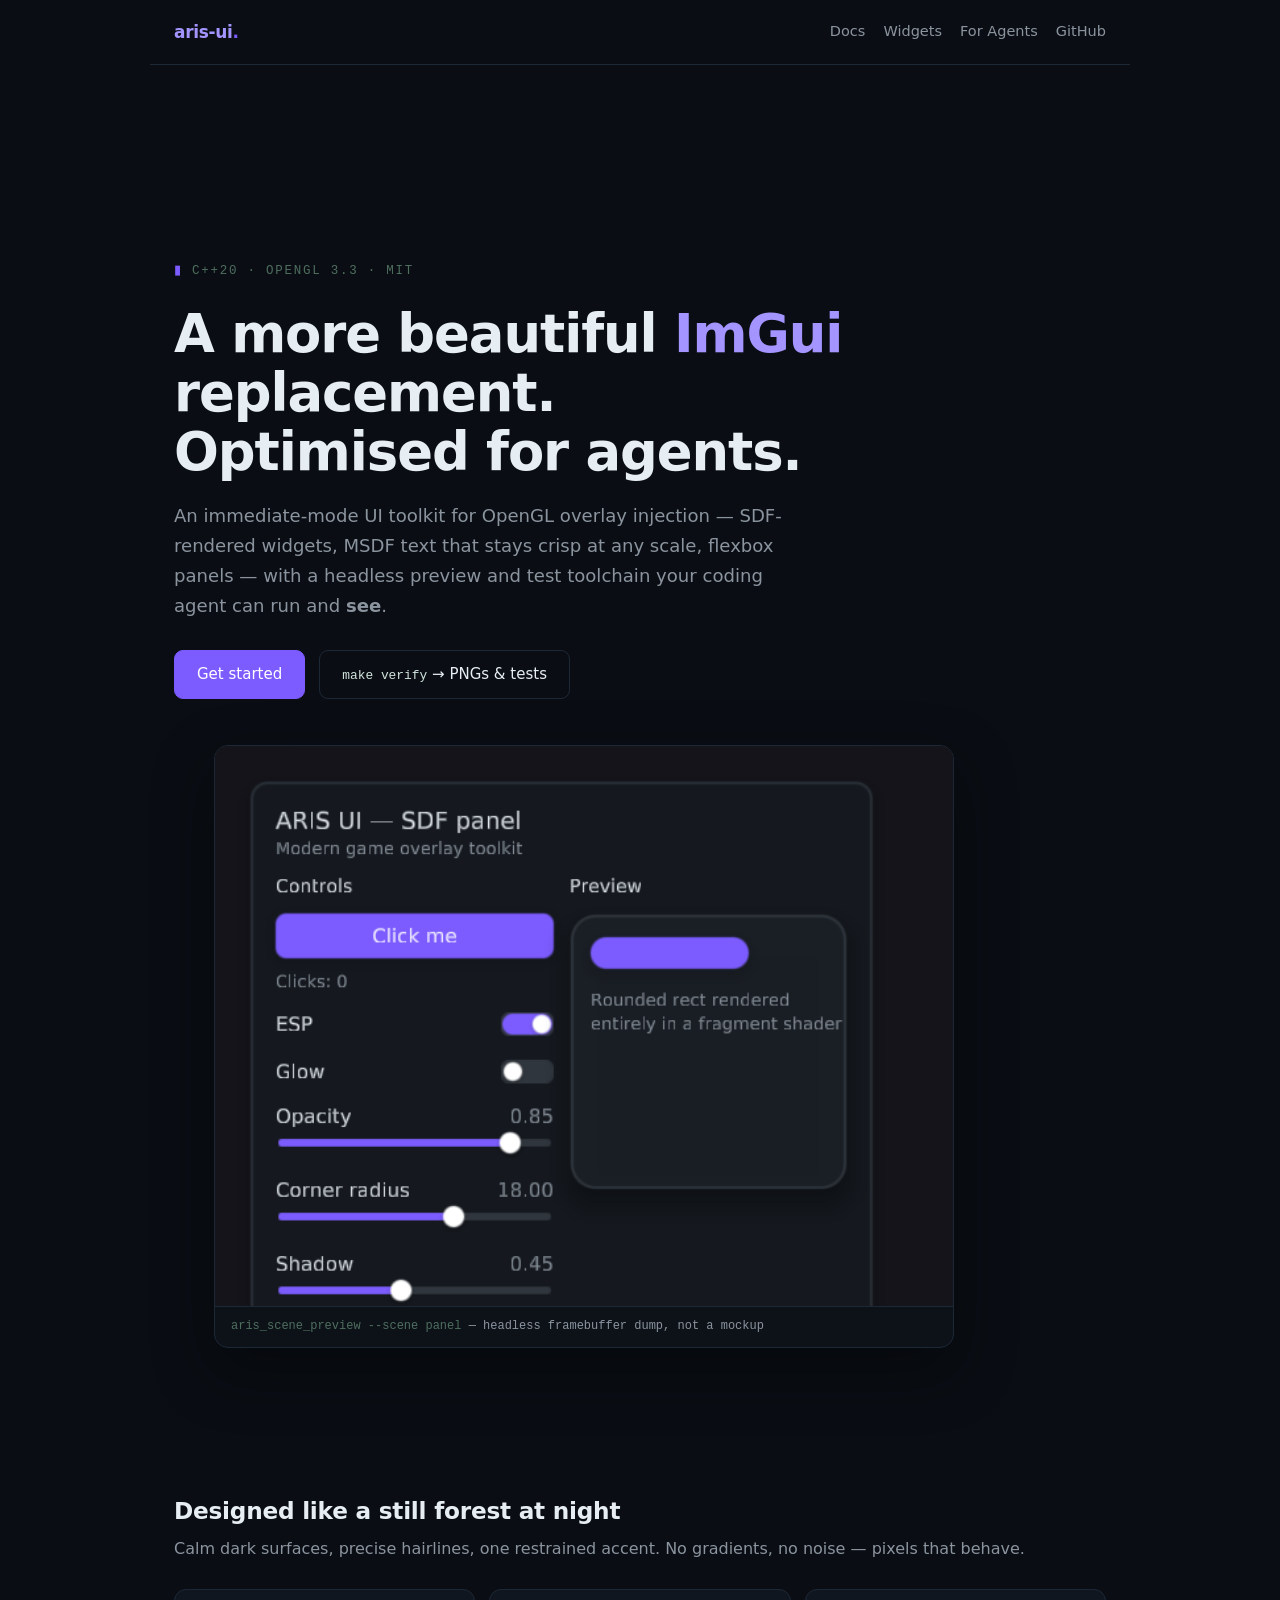
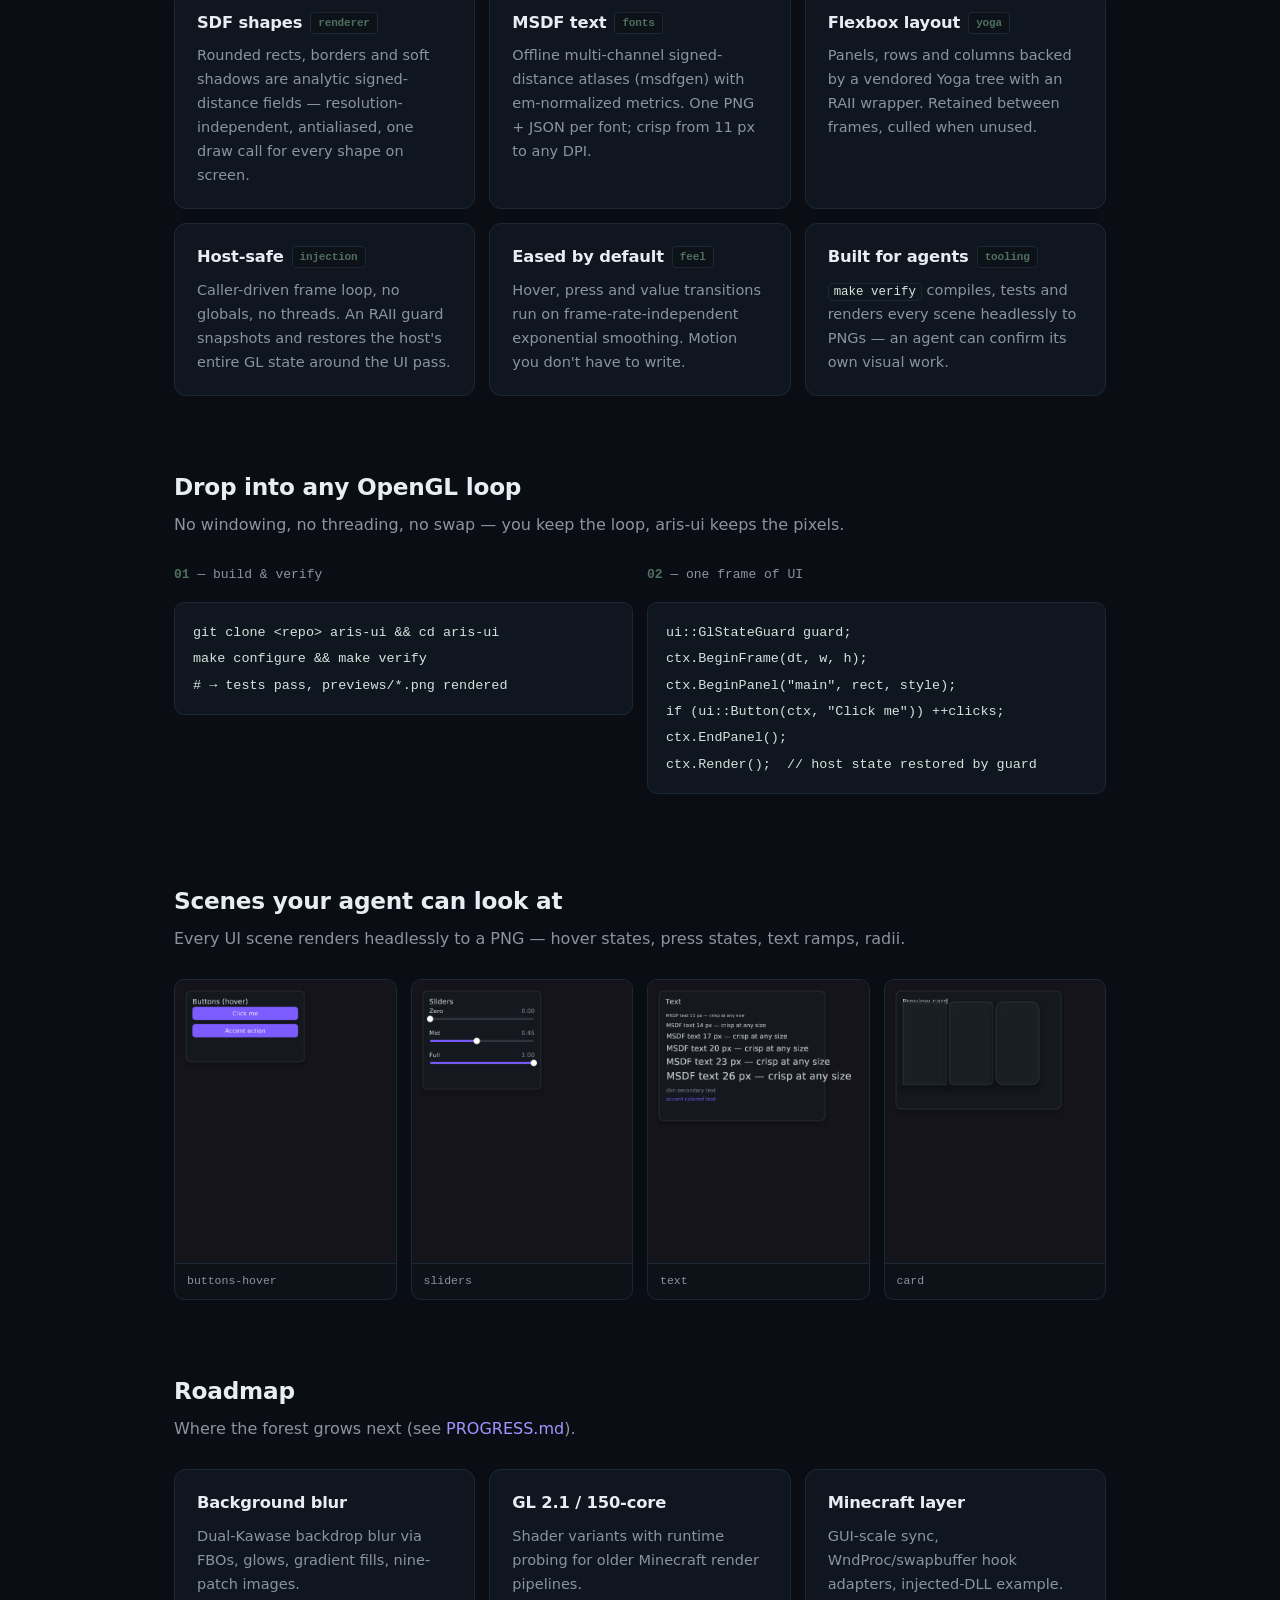
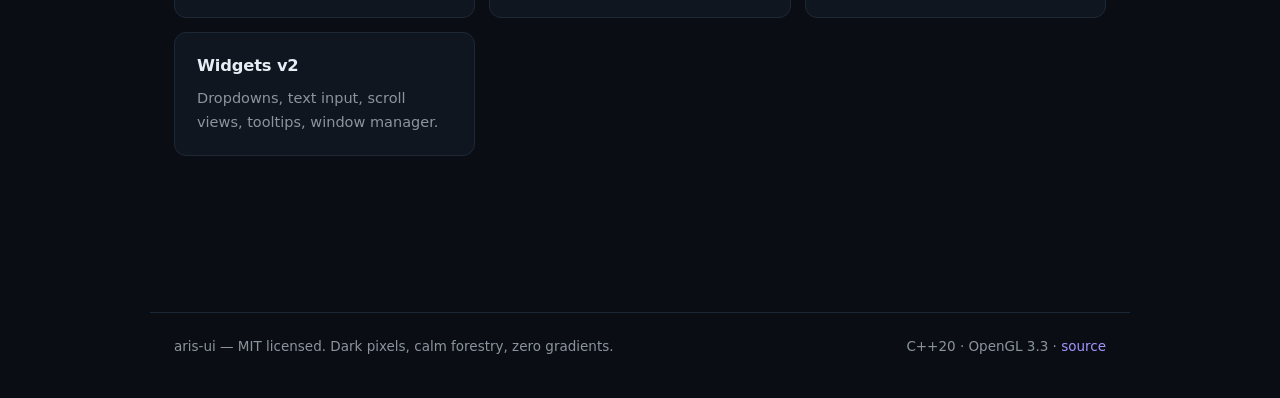
==== docs/index.html @ 3069d035 "Agent tooling, test suite, docs site - Headless scene preview tool (8 named scenes, simulated hover/" ====
<!doctype html>
<html lang="en">
<head>
<meta charset="utf-8">
<meta name="viewport" content="width=device-width, initial-scale=1">
<title>aris-ui — a more beautiful ImGui replacement, optimised for agents</title>
<meta name="description" content="aris-ui is a modern C++20 immediate-mode UI toolkit for OpenGL overlays: SDF-rendered widgets, MSDF text, Yoga flexbox, and a headless preview/test toolchain designed for AI coding agents.">
<link rel="stylesheet" href="style.css">
<style>
  /* landing-only layout */
  .hero { padding: 84px 0 56px; max-width: 820px; }
  .kicker {
    font-family: var(--mono); font-size: 12.5px; letter-spacing: 0.14em;
    text-transform: uppercase; color: var(--pine); margin-bottom: 22px;
  }
  .kicker::before { content: "▮ "; color: var(--accent); }
  .hero h1 {
    font-size: clamp(2.1em, 5vw, 3.3em); line-height: 1.12; margin: 0 0 20px;
    letter-spacing: -0.02em; font-weight: 700;
  }
  .hero h1 em { font-style: normal; color: var(--accent-soft); }
  .hero p.lead { font-size: 1.13em; color: var(--dim); max-width: 620px; margin: 0 0 30px; }
  .cta { display: flex; gap: 14px; flex-wrap: wrap; margin-bottom: 46px; }
  .btn {
    font-size: 15px; padding: 11px 22px; border-radius: 9px;
    border: 1px solid var(--line); color: var(--text);
  }
  .btn:hover { text-decoration: none; border-color: var(--accent); }
  .btn.primary { background: var(--accent); border-color: var(--accent); color: #fff; }
  .btn.primary:hover { background: var(--accent-soft); border-color: var(--accent-soft); }
  .btn code { background: none; border: none; padding: 0; }

  .shot {
    border: 1px solid var(--line); border-radius: 14px; overflow: hidden;
    background: var(--bg2); box-shadow: 0 22px 60px rgba(0,0,0,0.45);
  }
  .shot img { display: block; width: 100%; height: 560px; object-fit: cover; object-position: top; }
  .shot figcaption {
    font-family: var(--mono); font-size: 12px; color: var(--dim);
    padding: 10px 16px; border-top: 1px solid var(--line);
  }
  .shot figcaption b { color: var(--pine); font-weight: 500; }

  section { margin: 72px 0; }
  h2.sec {
    font-size: 1.45em; margin: 0 0 6px; padding: 0; border: none;
  }
  p.sec-sub { color: var(--dim); margin: 0 0 26px; }

  .grid { display: grid; grid-template-columns: repeat(auto-fit, minmax(270px, 1fr)); gap: 14px; }
  .card {
    background: var(--panel); border: 1px solid var(--line);
    border-radius: 12px; padding: 20px 22px;
  }
  .card h3 { margin: 0 0 8px; font-size: 1.02em; }
  .card h3 .tag {
    display: inline-block; margin-left: 8px; font-family: var(--mono); font-size: 11px;
    color: var(--pine); border: 1px solid var(--line); border-radius: 4px;
    padding: 1px 7px; vertical-align: 2px; background: var(--bg2);
  }
  .card p { color: var(--dim); font-size: 14.5px; margin: 0; }

  .strip { display: grid; grid-template-columns: repeat(auto-fit, minmax(180px, 1fr)); gap: 14px; }
  .strip figure { margin: 0; border: 1px solid var(--line); border-radius: 10px; overflow: hidden; background: var(--bg2); }
  .strip img { display: block; width: 100%; height: auto; }
  .strip figcaption {
    font-family: var(--mono); font-size: 11.5px; color: var(--dim);
    padding: 8px 12px; border-top: 1px solid var(--line);
  }

  .quick { display: grid; grid-template-columns: 1fr 1fr; gap: 14px; align-items: start; }
  @media (max-width: 780px) { .quick { grid-template-columns: 1fr; } }
  .quick .step { font-size: 13px; color: var(--dim); font-family: var(--mono); margin-bottom: 8px; }
  .quick .step b { color: var(--pine); font-weight: 600; }
</style>
</head>
<body>
<header class="site">
  <a class="logo" href="index.html">aris-ui<span class="dot">.</span></a>
  <nav>
    <a href="getting-started.html">Docs</a>
    <a href="widgets.html">Widgets</a>
    <a href="agent-tooling.html">For Agents</a>
    <a href="https://github.com/OWNER/aris-ui">GitHub</a>
  </nav>
</header>

<main class="site">

  <section class="hero">
    <div class="kicker">C++20 · OpenGL 3.3 · MIT</div>
    <h1>A more beautiful <em>ImGui</em> replacement.<br>Optimised for agents.</h1>
    <p class="lead">
      An immediate-mode UI toolkit for OpenGL overlay injection — SDF-rendered
      widgets, MSDF text that stays crisp at any scale, flexbox panels — with a
      headless preview and test toolchain your coding agent can run and <b>see</b>.
    </p>
    <div class="cta">
      <a class="btn primary" href="getting-started.html">Get started</a>
      <a class="btn" href="agent-tooling.html"><code>make verify</code>&nbsp;→ PNGs &amp; tests</a>
    </div>
    <figure class="shot">
      <img src="assets/panel.png" alt="aris-ui demo panel: buttons, toggles, sliders and a live preview card" width="560" height="720">
      <figcaption><b>aris_scene_preview --scene panel</b> — headless framebuffer dump, not a mockup</figcaption>
    </figure>
  </section>

  <section>
    <h2 class="sec">Designed like a still forest at night</h2>
    <p class="sec-sub">Calm dark surfaces, precise hairlines, one restrained accent. No gradients, no noise — pixels that behave.</p>
    <div class="grid">
      <div class="card">
        <h3>SDF shapes<span class="tag">renderer</span></h3>
        <p>Rounded rects, borders and soft shadows are analytic signed-distance fields — resolution-independent, antialiased, one draw call for every shape on screen.</p>
      </div>
      <div class="card">
        <h3>MSDF text<span class="tag">fonts</span></h3>
        <p>Offline multi-channel signed-distance atlases (msdfgen) with em-normalized metrics. One PNG + JSON per font; crisp from 11 px to any DPI.</p>
      </div>
      <div class="card">
        <h3>Flexbox layout<span class="tag">yoga</span></h3>
        <p>Panels, rows and columns backed by a vendored Yoga tree with an RAII wrapper. Retained between frames, culled when unused.</p>
      </div>
      <div class="card">
        <h3>Host-safe<span class="tag">injection</span></h3>
        <p>Caller-driven frame loop, no globals, no threads. An RAII guard snapshots and restores the host's entire GL state around the UI pass.</p>
      </div>
      <div class="card">
        <h3>Eased by default<span class="tag">feel</span></h3>
        <p>Hover, press and value transitions run on frame-rate-independent exponential smoothing. Motion you don't have to write.</p>
      </div>
      <div class="card">
        <h3>Built for agents<span class="tag">tooling</span></h3>
        <p><code>make verify</code> compiles, tests and renders every scene headlessly to PNGs — an agent can confirm its own visual work.</p>
      </div>
    </div>
  </section>

  <section>
    <h2 class="sec">Drop into any OpenGL loop</h2>
    <p class="sec-sub">No windowing, no threading, no swap — you keep the loop, aris-ui keeps the pixels.</p>
    <div class="quick">
      <div>
        <div class="step"><b>01</b> — build &amp; verify</div>
        <pre><code>git clone &lt;repo&gt; aris-ui &amp;&amp; cd aris-ui
make configure &amp;&amp; make verify
# → tests pass, previews/*.png rendered</code></pre>
      </div>
      <div>
        <div class="step"><b>02</b> — one frame of UI</div>
        <pre><code>ui::GlStateGuard guard;
ctx.BeginFrame(dt, w, h);
ctx.BeginPanel("main", rect, style);
if (ui::Button(ctx, "Click me")) ++clicks;
ctx.EndPanel();
ctx.Render();  // host state restored by guard</code></pre>
      </div>
    </div>
  </section>

  <section>
    <h2 class="sec">Scenes your agent can look at</h2>
    <p class="sec-sub">Every UI scene renders headlessly to a PNG — hover states, press states, text ramps, radii.</p>
    <div class="strip">
      <figure><img src="assets/buttons-hover.png" alt="buttons with hover state"><figcaption>buttons-hover</figcaption></figure>
      <figure><img src="assets/sliders.png" alt="sliders at three values"><figcaption>sliders</figcaption></figure>
      <figure><img src="assets/text.png" alt="MSDF text size ramp"><figcaption>text</figcaption></figure>
      <figure><img src="assets/card.png" alt="preview cards at different radii"><figcaption>card</figcaption></figure>
    </div>
  </section>

  <section>
    <h2 class="sec">Roadmap</h2>
    <p class="sec-sub">Where the forest grows next (see <a href="https://github.com/OWNER/aris-ui/blob/main/PROGRESS.md">PROGRESS.md</a>).</p>
    <div class="grid">
      <div class="card"><h3>Background blur</h3><p>Dual-Kawase backdrop blur via FBOs, glows, gradient fills, nine-patch images.</p></div>
      <div class="card"><h3>GL 2.1 / 150-core</h3><p>Shader variants with runtime probing for older Minecraft render pipelines.</p></div>
      <div class="card"><h3>Minecraft layer</h3><p>GUI-scale sync, WndProc/swapbuffer hook adapters, injected-DLL example.</p></div>
      <div class="card"><h3>Widgets v2</h3><p>Dropdowns, text input, scroll views, tooltips, window manager.</p></div>
    </div>
  </section>

</main>

<footer class="site">
  <span>aris-ui — MIT licensed. Dark pixels, calm forestry, zero gradients.</span>
  <span>C++20 · OpenGL 3.3 · <a href="https://github.com/OWNER/aris-ui">source</a></span>
</footer>
</body>
</html>
---- docs/style.css ----
/* aris-ui docs — night forest: dark blue-black, pine hints, no gradients */
:root {
  --bg: #0a0e14;          /* near-black blue */
  --bg2: #0d1219;         /* raised surface */
  --panel: #10161f;       /* card / panel */
  --line: #1d2836;        /* hairline borders */
  --text: #e6edf3;        /* primary */
  --dim: #8b949e;         /* secondary */
  --accent: #7c5cff;      /* violet, sparing */
  --accent-soft: #a394ff;
  --pine: #4e6e5e;        /* muted forest green for small details */
  --mono: ui-monospace, "JetBrains Mono", "SFMono-Regular", Menlo, Consolas, monospace;
  --sans: Inter, "Segoe UI", system-ui, -apple-system, sans-serif;
}
* { box-sizing: border-box; }
html { scroll-behavior: smooth; }
body {
  margin: 0; background: var(--bg); color: var(--text);
  font: 16px/1.65 var(--sans);
  -webkit-font-smoothing: antialiased;
}
a { color: var(--accent-soft); text-decoration: none; }
a:hover { text-decoration: underline; }
code {
  font-family: var(--mono); font-size: 0.86em;
  background: var(--panel); border: 1px solid var(--line);
  border-radius: 5px; padding: 0.08em 0.4em; color: #d2e3dc;
}
pre {
  background: var(--panel); border: 1px solid var(--line);
  border-radius: 10px; padding: 16px 18px; overflow-x: auto;
}
pre code { background: none; border: none; padding: 0; font-size: 0.84em; line-height: 1.55; }
h1, h2, h3 { font-weight: 650; letter-spacing: -0.01em; }
h1 { font-size: 1.9em; margin: 0.2em 0 0.5em; }
h2 { font-size: 1.3em; margin: 2.2em 0 0.6em; padding-top: 0.9em; border-top: 1px solid var(--line); }
h3 { font-size: 1.06em; margin: 1.6em 0 0.4em; }
p { margin: 0.7em 0; }
ul { padding-left: 1.3em; }
li { margin: 0.3em 0; }
table { border-collapse: collapse; margin: 1em 0; width: 100%; font-size: 0.92em; }
th, td { border: 1px solid var(--line); padding: 7px 11px; text-align: left; }
th { background: var(--bg2); color: var(--dim); font-weight: 600; }
hr { border: none; border-top: 1px solid var(--line); margin: 2em 0; }

/* layout */
.site { max-width: 980px; margin: 0 auto; padding: 0 24px; }
header.site {
  display: flex; align-items: center; gap: 26px;
  padding: 18px 24px; border-bottom: 1px solid var(--line);
  position: sticky; top: 0; background: var(--bg); z-index: 10;
}
.logo { font-weight: 700; font-size: 17px; letter-spacing: -0.02em; }
.logo .dot { color: var(--accent); }
header.site nav { display: flex; gap: 18px; flex-wrap: wrap; margin-left: auto; }
header.site nav a { color: var(--dim); font-size: 14.5px; }
header.site nav a:hover { color: var(--text); text-decoration: none; }
main.site { padding: 40px 24px 24px; }
footer.site {
  border-top: 1px solid var(--line); color: var(--dim);
  font-size: 13.5px; padding: 22px 24px 40px; margin-top: 60px;
  display: flex; justify-content: space-between; flex-wrap: wrap; gap: 10px;
}
.toc { color: var(--dim); font-size: 14px; margin-bottom: 2em; }
.toc a { margin-right: 14px; white-space: nowrap; }
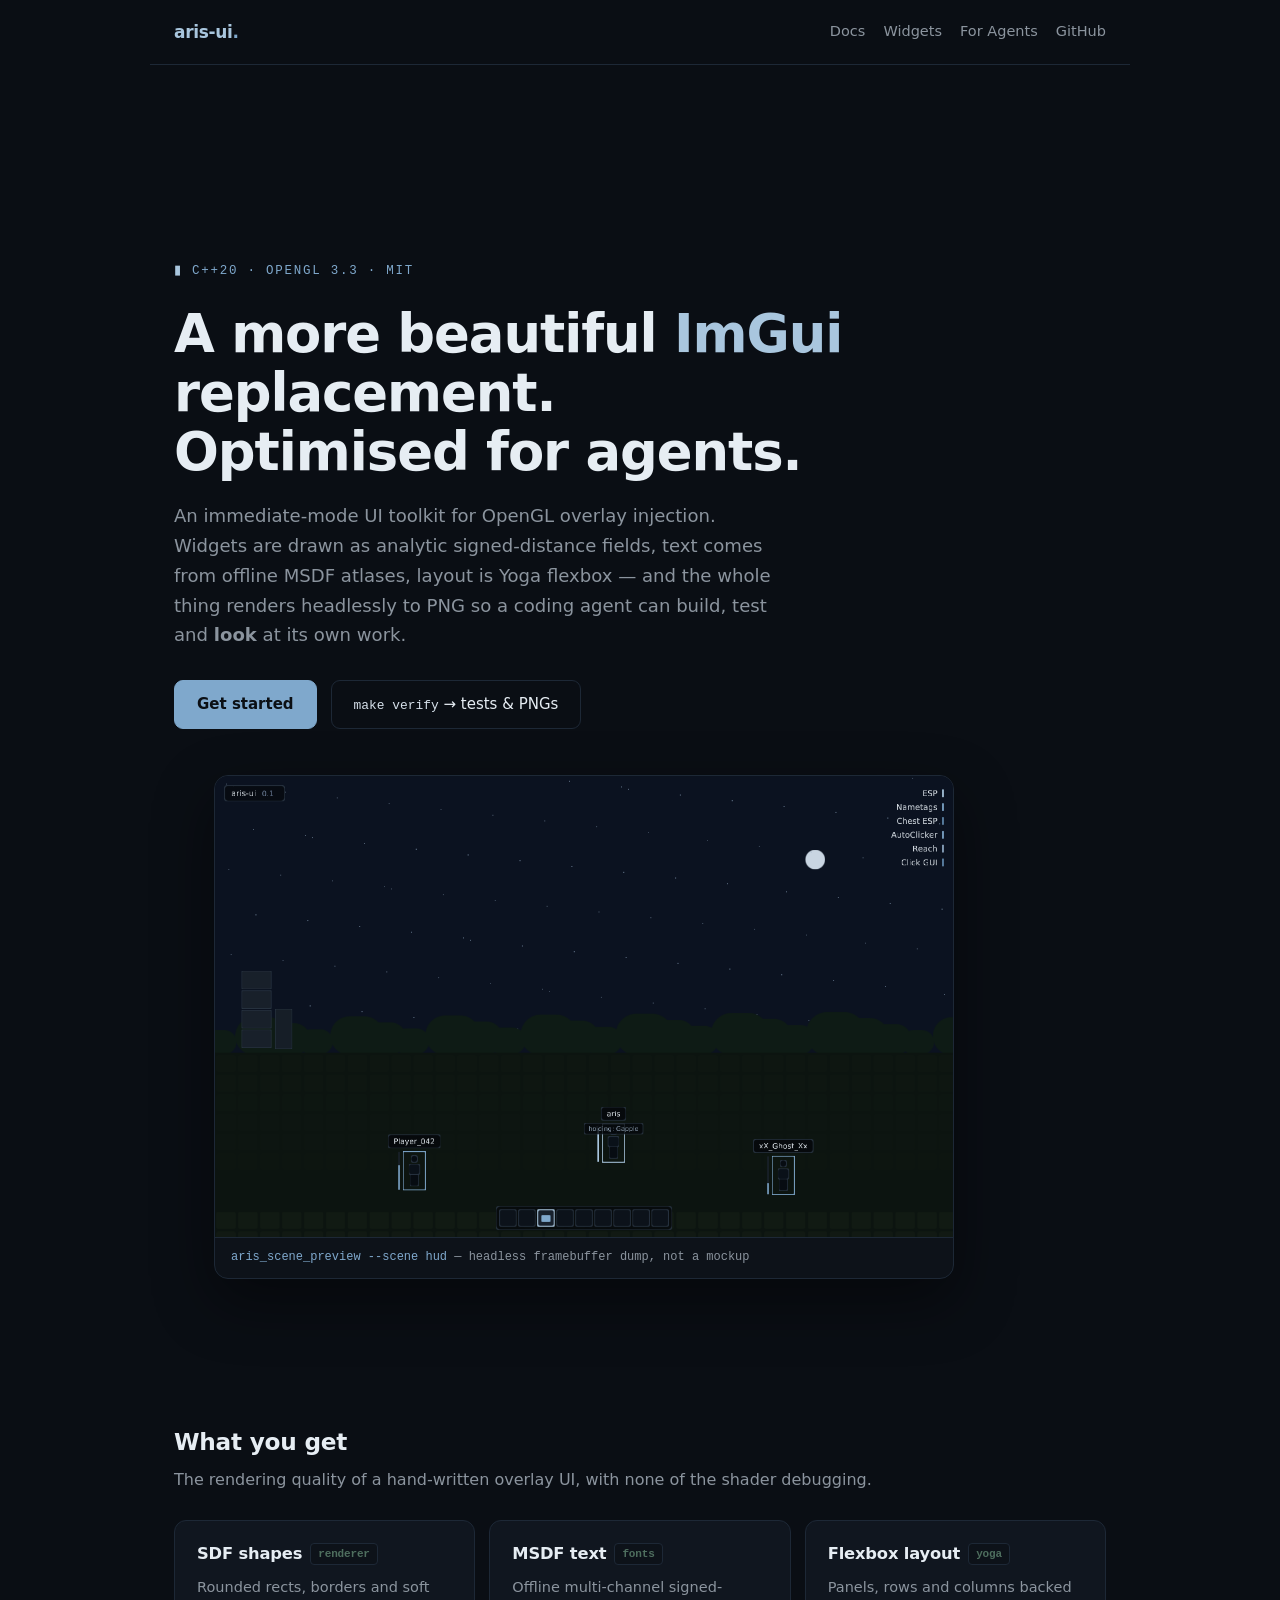
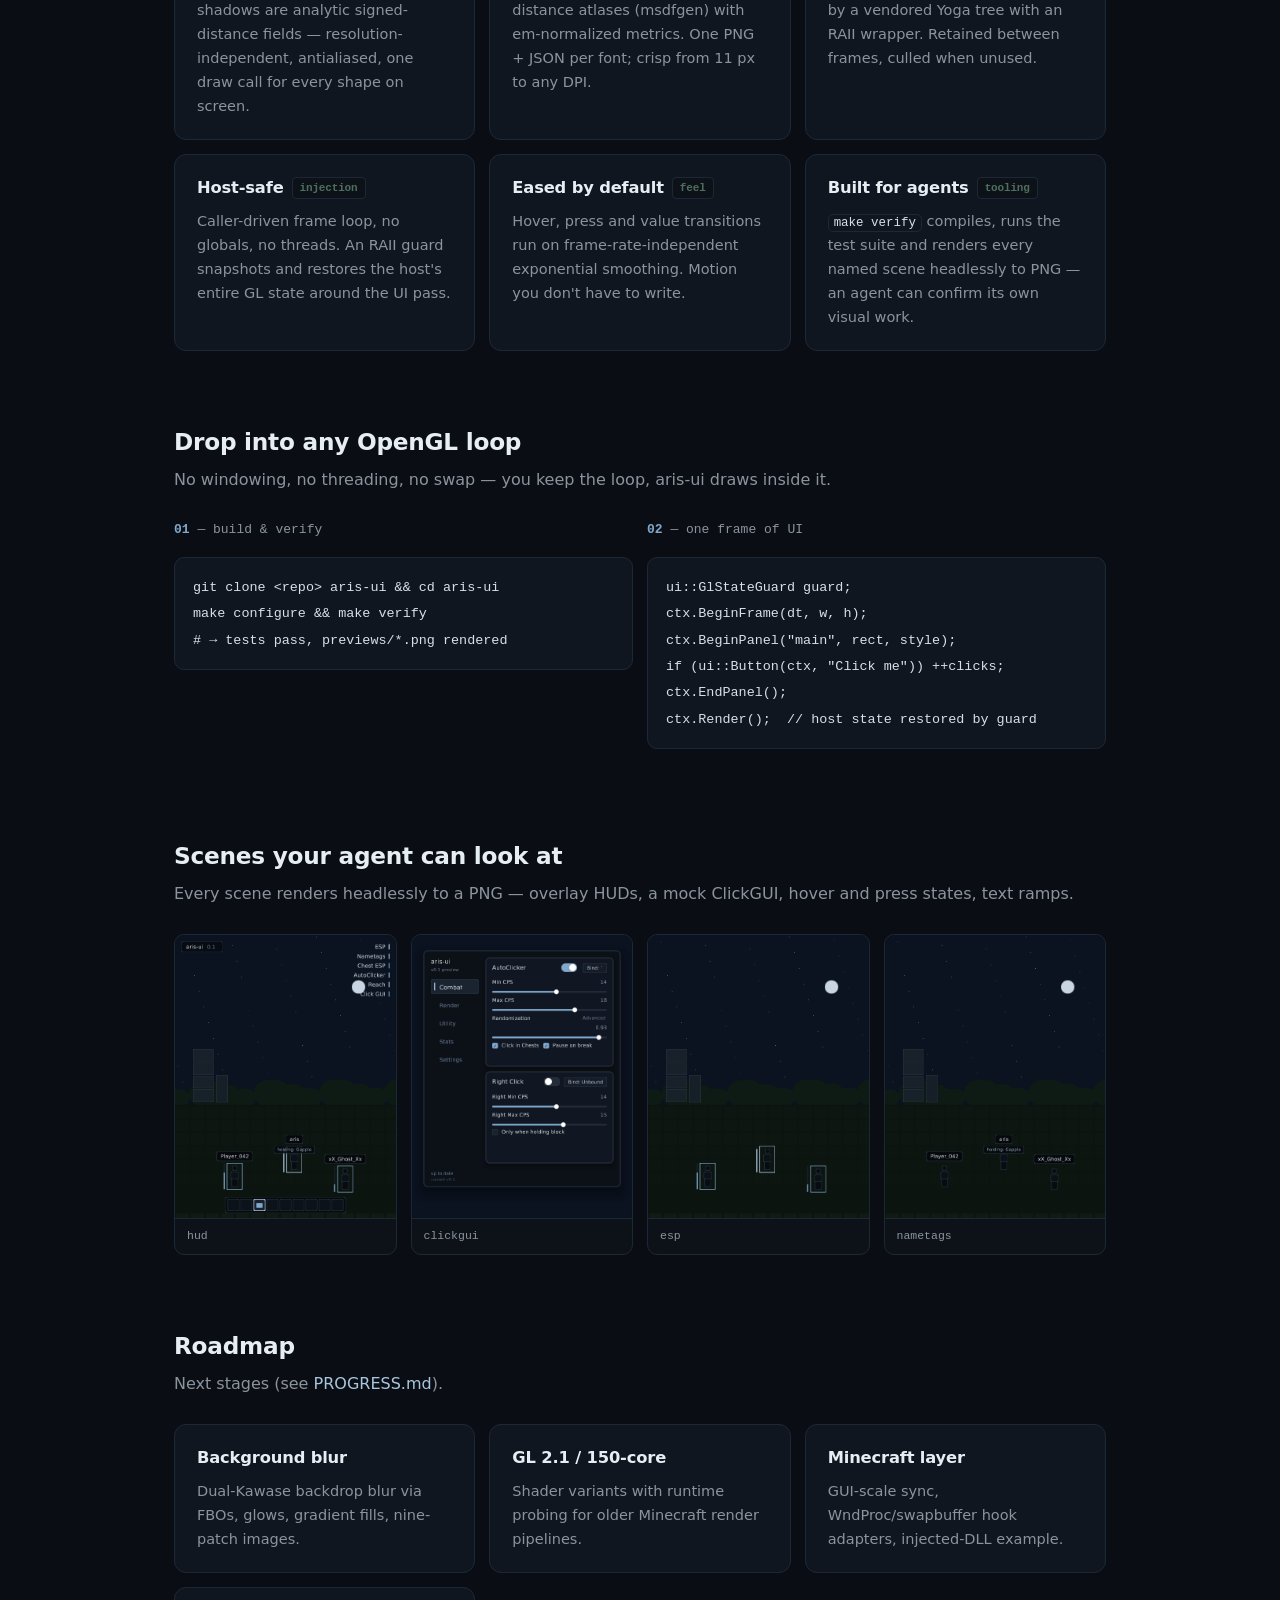
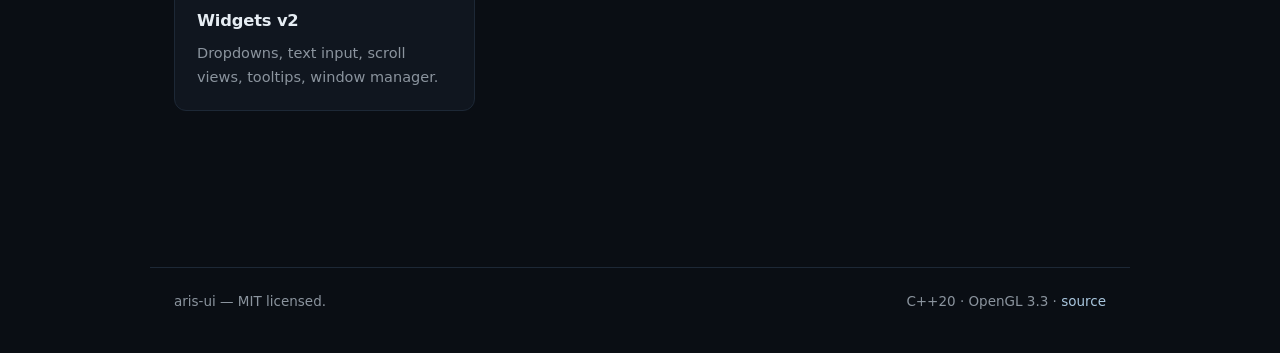
==== commit 66e06156: "Aoko-style overlay scenes, steel-blue theme, site copy cleanup - New preview scenes: hud (arraylist " ====
--- a/docs/index.html
+++ b/docs/index.html
@@ -11,9 +11,9 @@
   .hero { padding: 84px 0 56px; max-width: 820px; }
   .kicker {
     font-family: var(--mono); font-size: 12.5px; letter-spacing: 0.14em;
-    text-transform: uppercase; color: var(--pine); margin-bottom: 22px;
+    text-transform: uppercase; color: var(--accent); margin-bottom: 22px;
   }
-  .kicker::before { content: "▮ "; color: var(--accent); }
+  .kicker::before { content: "▮ "; color: var(--accent-soft); }
   .hero h1 {
     font-size: clamp(2.1em, 5vw, 3.3em); line-height: 1.12; margin: 0 0 20px;
     letter-spacing: -0.02em; font-weight: 700;
@@ -26,7 +26,7 @@
     border: 1px solid var(--line); color: var(--text);
   }
   .btn:hover { text-decoration: none; border-color: var(--accent); }
-  .btn.primary { background: var(--accent); border-color: var(--accent); color: #fff; }
+  .btn.primary { background: var(--accent); border-color: var(--accent); color: #0b0f14; font-weight: 600; }
   .btn.primary:hover { background: var(--accent-soft); border-color: var(--accent-soft); }
   .btn code { background: none; border: none; padding: 0; }
 
@@ -34,12 +34,12 @@
     border: 1px solid var(--line); border-radius: 14px; overflow: hidden;
     background: var(--bg2); box-shadow: 0 22px 60px rgba(0,0,0,0.45);
   }
-  .shot img { display: block; width: 100%; height: 560px; object-fit: cover; object-position: top; }
+  .shot img { display: block; width: 100%; height: auto; }
   .shot figcaption {
     font-family: var(--mono); font-size: 12px; color: var(--dim);
     padding: 10px 16px; border-top: 1px solid var(--line);
   }
-  .shot figcaption b { color: var(--pine); font-weight: 500; }
+  .shot figcaption b { color: var(--accent); font-weight: 500; }
 
   section { margin: 72px 0; }
   h2.sec {
@@ -71,7 +71,7 @@
   .quick { display: grid; grid-template-columns: 1fr 1fr; gap: 14px; align-items: start; }
   @media (max-width: 780px) { .quick { grid-template-columns: 1fr; } }
   .quick .step { font-size: 13px; color: var(--dim); font-family: var(--mono); margin-bottom: 8px; }
-  .quick .step b { color: var(--pine); font-weight: 600; }
+  .quick .step b { color: var(--accent); font-weight: 600; }
 </style>
 </head>
 <body>
@@ -91,23 +91,24 @@
     <div class="kicker">C++20 · OpenGL 3.3 · MIT</div>
     <h1>A more beautiful <em>ImGui</em> replacement.<br>Optimised for agents.</h1>
     <p class="lead">
-      An immediate-mode UI toolkit for OpenGL overlay injection — SDF-rendered
-      widgets, MSDF text that stays crisp at any scale, flexbox panels — with a
-      headless preview and test toolchain your coding agent can run and <b>see</b>.
+      An immediate-mode UI toolkit for OpenGL overlay injection. Widgets are drawn as
+      analytic signed-distance fields, text comes from offline MSDF atlases, layout is
+      Yoga flexbox — and the whole thing renders headlessly to PNG so a coding agent can
+      build, test and <b>look</b> at its own work.
     </p>
     <div class="cta">
       <a class="btn primary" href="getting-started.html">Get started</a>
-      <a class="btn" href="agent-tooling.html"><code>make verify</code>&nbsp;→ PNGs &amp; tests</a>
+      <a class="btn" href="agent-tooling.html"><code>make verify</code>&nbsp;→ tests &amp; PNGs</a>
     </div>
     <figure class="shot">
-      <img src="assets/panel.png" alt="aris-ui demo panel: buttons, toggles, sliders and a live preview card" width="560" height="720">
-      <figcaption><b>aris_scene_preview --scene panel</b> — headless framebuffer dump, not a mockup</figcaption>
+      <img src="assets/hud-wide.png" alt="Mock game overlay rendered by aris-ui: module arraylist, ESP boxes with health bars, nametags and a hotbar over a night scene" width="1280" height="800">
+      <figcaption><b>aris_scene_preview --scene hud</b> — headless framebuffer dump, not a mockup</figcaption>
     </figure>
   </section>
 
   <section>
-    <h2 class="sec">Designed like a still forest at night</h2>
-    <p class="sec-sub">Calm dark surfaces, precise hairlines, one restrained accent. No gradients, no noise — pixels that behave.</p>
+    <h2 class="sec">What you get</h2>
+    <p class="sec-sub">The rendering quality of a hand-written overlay UI, with none of the shader debugging.</p>
     <div class="grid">
       <div class="card">
         <h3>SDF shapes<span class="tag">renderer</span></h3>
@@ -131,14 +132,14 @@
       </div>
       <div class="card">
         <h3>Built for agents<span class="tag">tooling</span></h3>
-        <p><code>make verify</code> compiles, tests and renders every scene headlessly to PNGs — an agent can confirm its own visual work.</p>
+        <p><code>make verify</code> compiles, runs the test suite and renders every named scene headlessly to PNG — an agent can confirm its own visual work.</p>
       </div>
     </div>
   </section>
 
   <section>
     <h2 class="sec">Drop into any OpenGL loop</h2>
-    <p class="sec-sub">No windowing, no threading, no swap — you keep the loop, aris-ui keeps the pixels.</p>
+    <p class="sec-sub">No windowing, no threading, no swap — you keep the loop, aris-ui draws inside it.</p>
     <div class="quick">
       <div>
         <div class="step"><b>01</b> — build &amp; verify</div>
@@ -160,18 +161,18 @@
 
   <section>
     <h2 class="sec">Scenes your agent can look at</h2>
-    <p class="sec-sub">Every UI scene renders headlessly to a PNG — hover states, press states, text ramps, radii.</p>
+    <p class="sec-sub">Every scene renders headlessly to a PNG — overlay HUDs, a mock ClickGUI, hover and press states, text ramps.</p>
     <div class="strip">
-      <figure><img src="assets/buttons-hover.png" alt="buttons with hover state"><figcaption>buttons-hover</figcaption></figure>
-      <figure><img src="assets/sliders.png" alt="sliders at three values"><figcaption>sliders</figcaption></figure>
-      <figure><img src="assets/text.png" alt="MSDF text size ramp"><figcaption>text</figcaption></figure>
-      <figure><img src="assets/card.png" alt="preview cards at different radii"><figcaption>card</figcaption></figure>
+      <figure><img src="assets/hud.png" alt="overlay HUD with arraylist, ESP and nametags"><figcaption>hud</figcaption></figure>
+      <figure><img src="assets/clickgui.png" alt="mock ClickGUI with sidebar and module cards"><figcaption>clickgui</figcaption></figure>
+      <figure><img src="assets/esp.png" alt="2D box ESP with health bars"><figcaption>esp</figcaption></figure>
+      <figure><img src="assets/nametags.png" alt="floating nametags with sub-tags"><figcaption>nametags</figcaption></figure>
     </div>
   </section>
 
   <section>
     <h2 class="sec">Roadmap</h2>
-    <p class="sec-sub">Where the forest grows next (see <a href="https://github.com/OWNER/aris-ui/blob/main/PROGRESS.md">PROGRESS.md</a>).</p>
+    <p class="sec-sub">Next stages (see <a href="https://github.com/OWNER/aris-ui/blob/main/PROGRESS.md">PROGRESS.md</a>).</p>
     <div class="grid">
       <div class="card"><h3>Background blur</h3><p>Dual-Kawase backdrop blur via FBOs, glows, gradient fills, nine-patch images.</p></div>
       <div class="card"><h3>GL 2.1 / 150-core</h3><p>Shader variants with runtime probing for older Minecraft render pipelines.</p></div>
@@ -183,7 +184,7 @@
 </main>
 
 <footer class="site">
-  <span>aris-ui — MIT licensed. Dark pixels, calm forestry, zero gradients.</span>
+  <span>aris-ui — MIT licensed.</span>
   <span>C++20 · OpenGL 3.3 · <a href="https://github.com/OWNER/aris-ui">source</a></span>
 </footer>
 </body>
--- a/docs/style.css
+++ b/docs/style.css
@@ -1,4 +1,4 @@
-/* aris-ui docs — night forest: dark blue-black, pine hints, no gradients */
+/* aris-ui docs — dark blue-black surfaces, steel-blue accent, no gradients */
 :root {
   --bg: #0a0e14;          /* near-black blue */
   --bg2: #0d1219;         /* raised surface */
@@ -6,9 +6,9 @@
   --line: #1d2836;        /* hairline borders */
   --text: #e6edf3;        /* primary */
   --dim: #8b949e;         /* secondary */
-  --accent: #7c5cff;      /* violet, sparing */
-  --accent-soft: #a394ff;
-  --pine: #4e6e5e;        /* muted forest green for small details */
+  --accent: #7fa8cc;      /* steel blue, sparing */
+  --accent-soft: #a9c6de;
+  --pine: #4e6e5e;        /* muted green for tiny details only */
   --mono: ui-monospace, "JetBrains Mono", "SFMono-Regular", Menlo, Consolas, monospace;
   --sans: Inter, "Segoe UI", system-ui, -apple-system, sans-serif;
 }
@@ -24,7 +24,7 @@
 code {
   font-family: var(--mono); font-size: 0.86em;
   background: var(--panel); border: 1px solid var(--line);
-  border-radius: 5px; padding: 0.08em 0.4em; color: #d2e3dc;
+  border-radius: 5px; padding: 0.08em 0.4em; color: #d6e0ea;
 }
 pre {
   background: var(--panel); border: 1px solid var(--line);
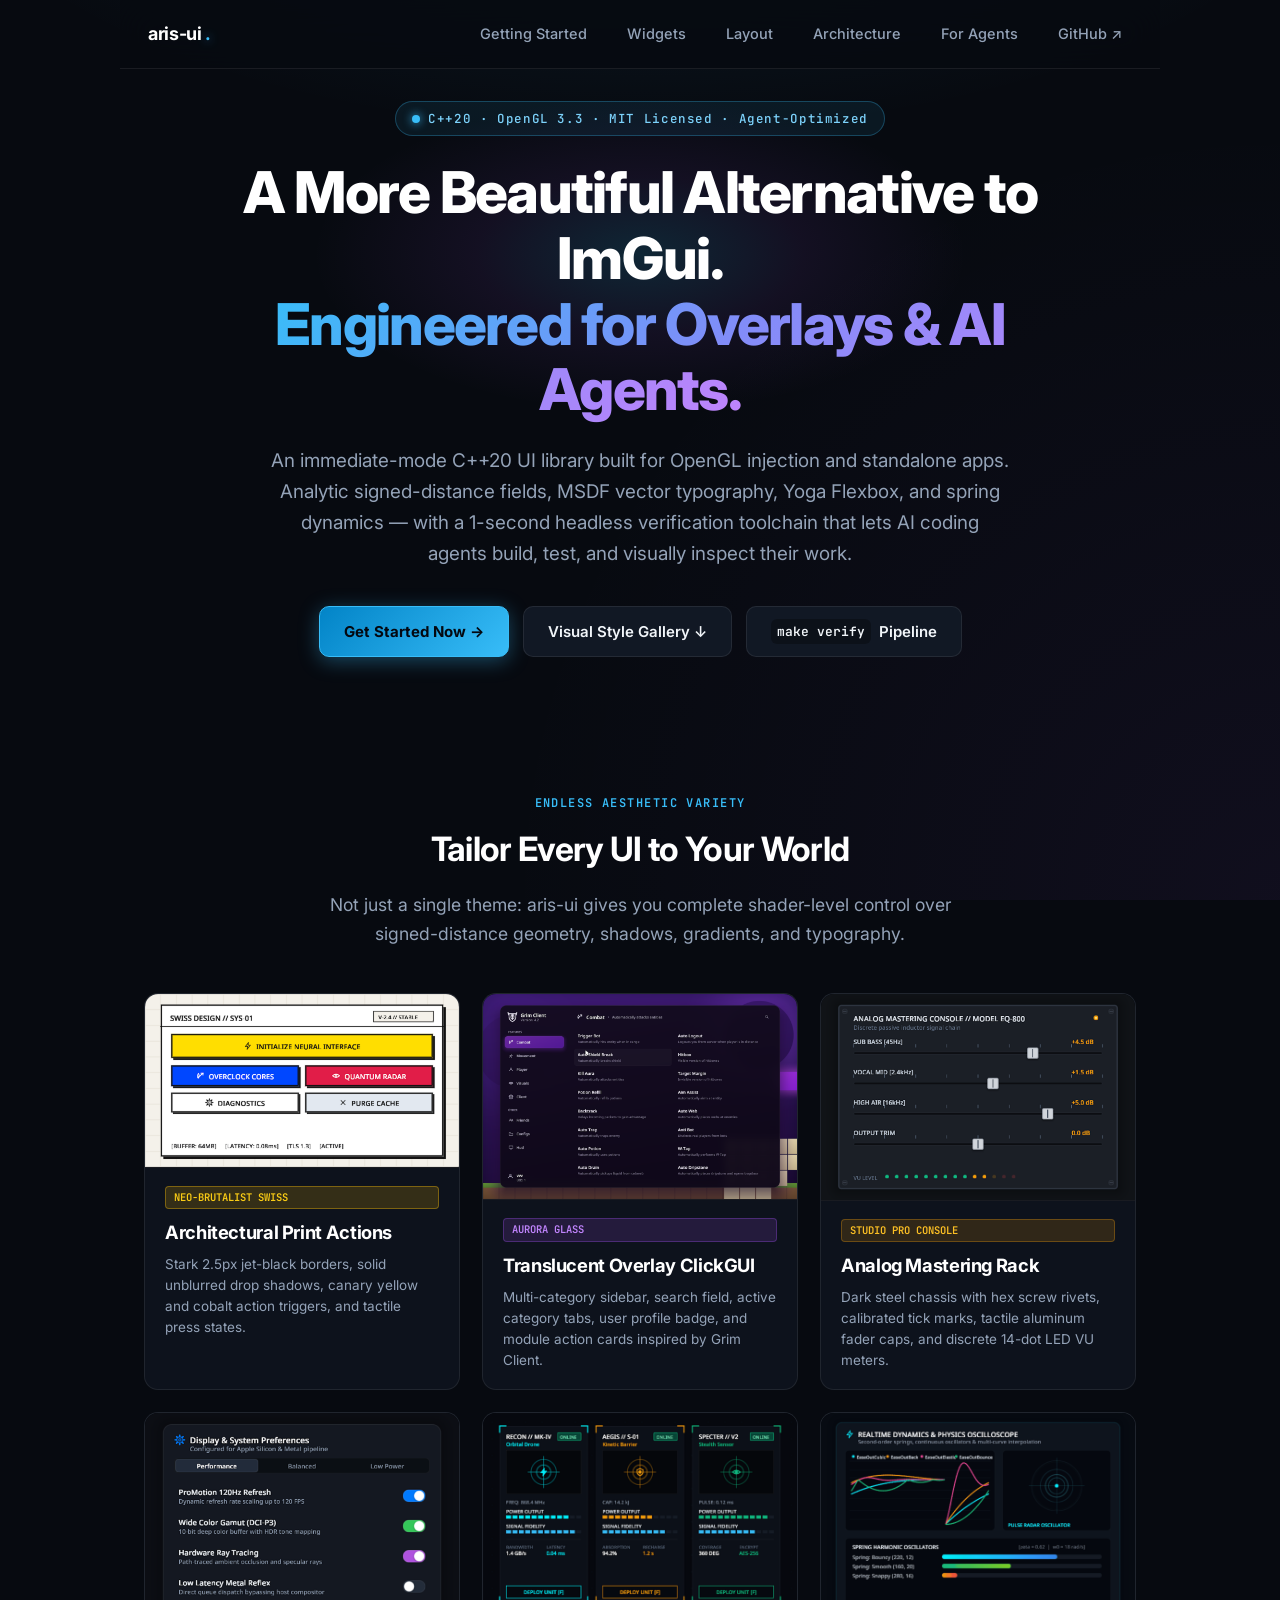
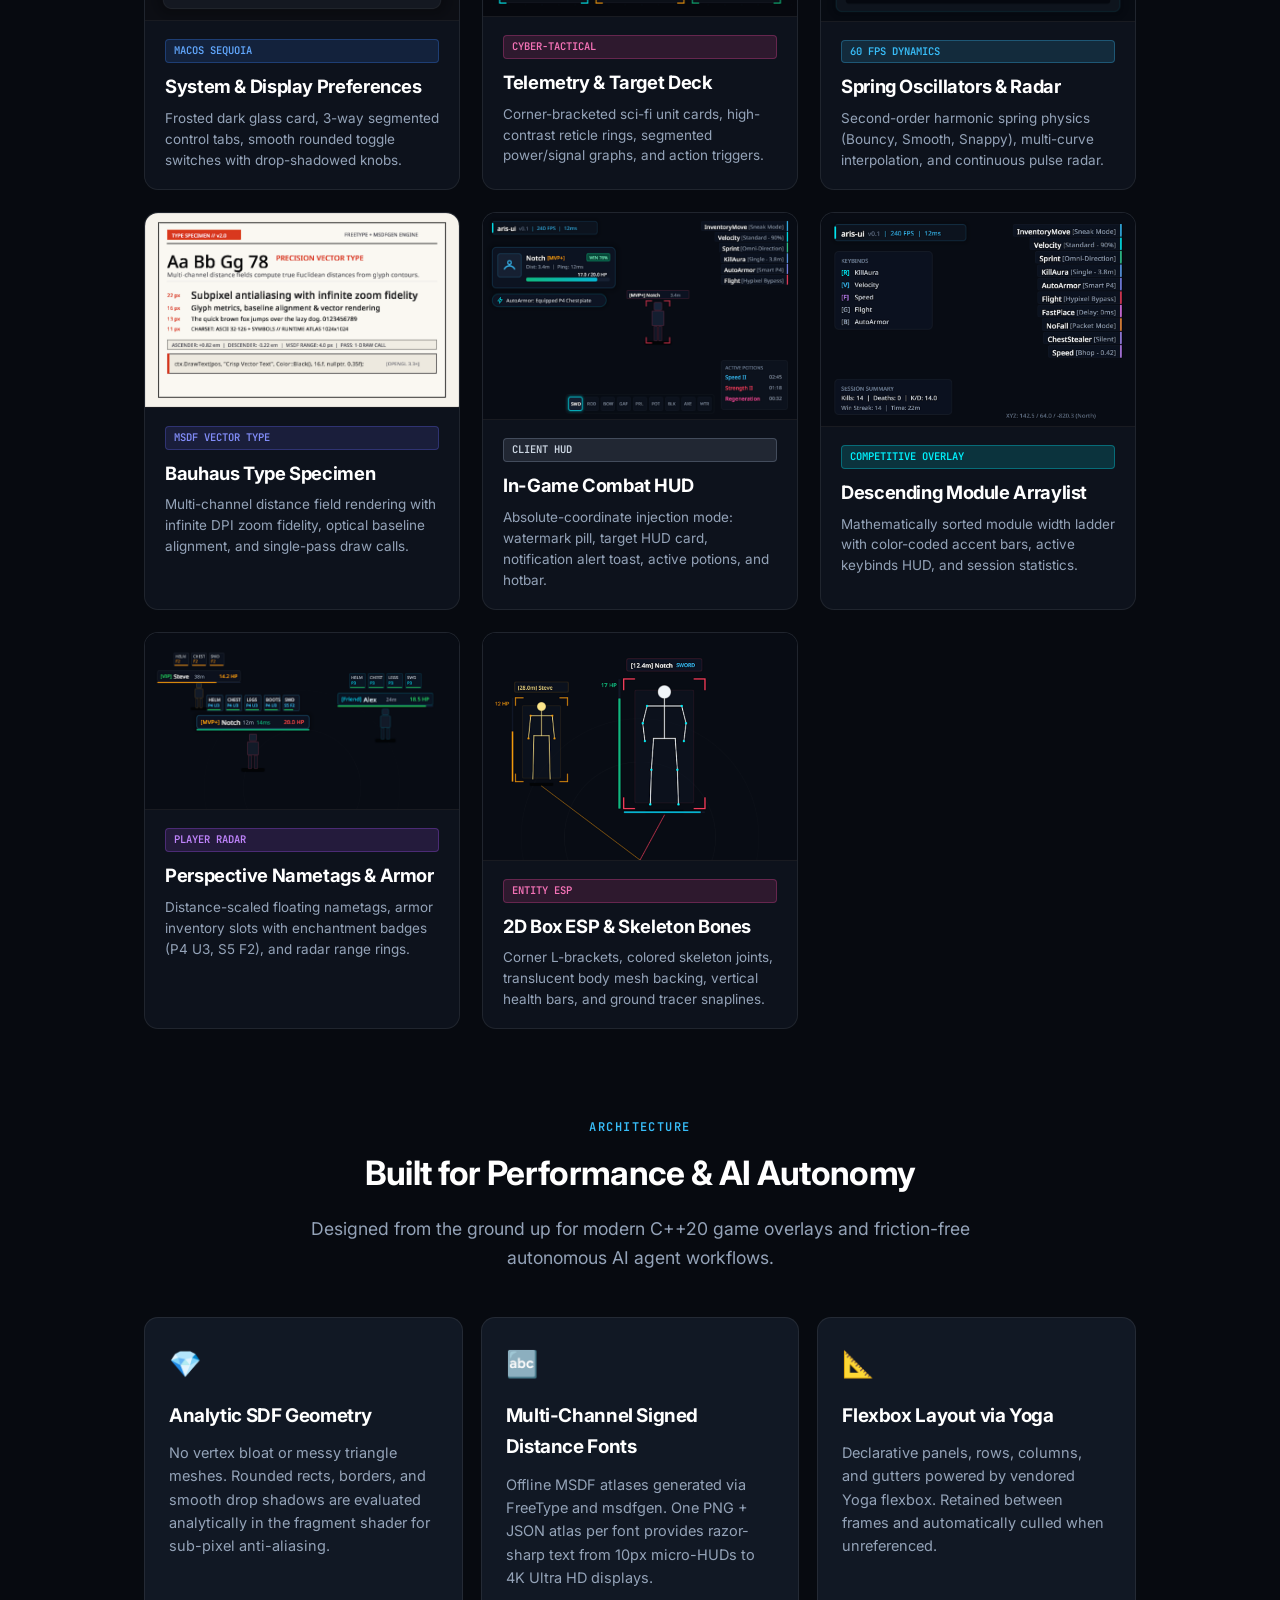
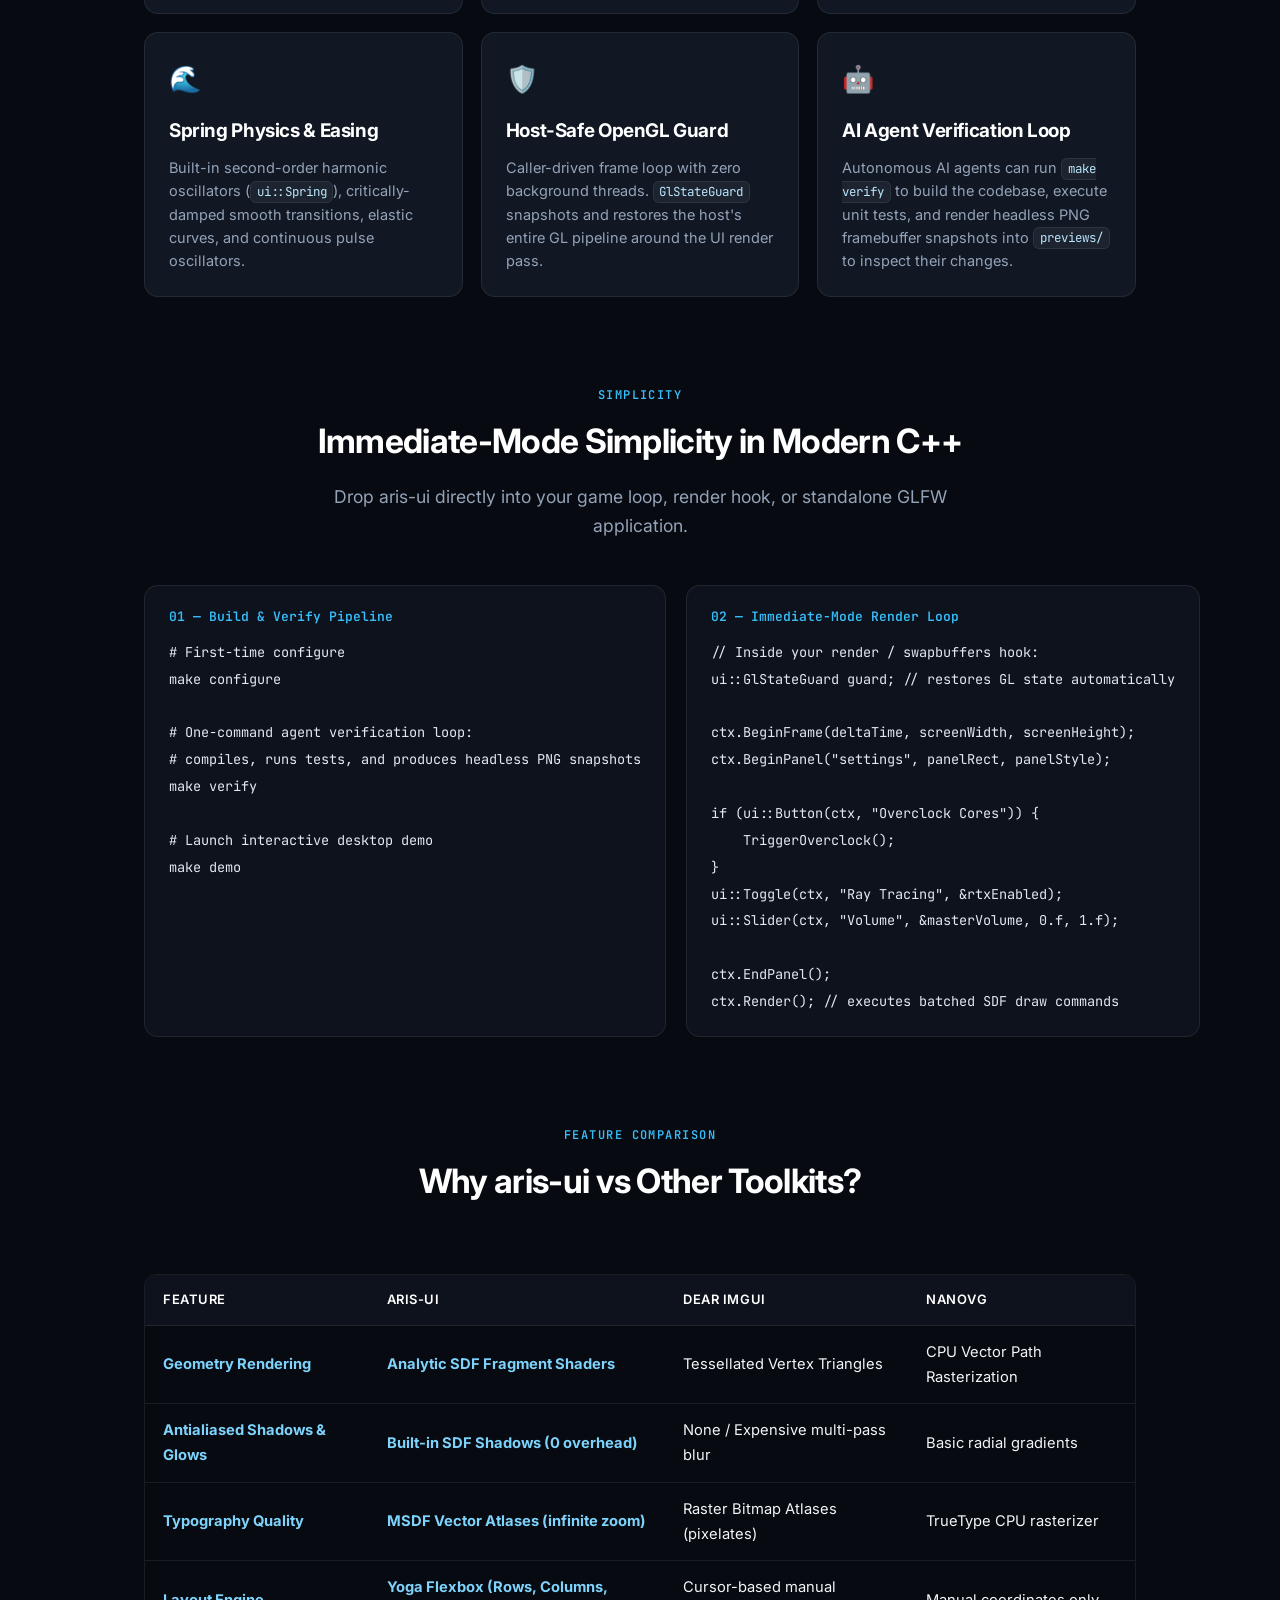
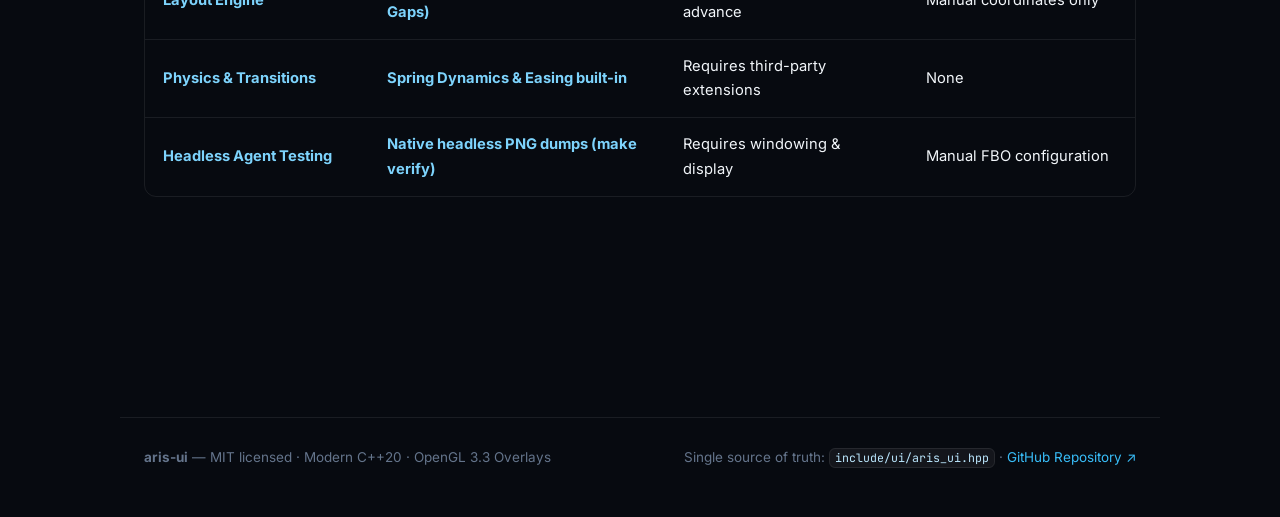
==== commit b4e9981c: "Elevate preview aesthetics, 2x Retina resolution, interactive lightbox, and animation export - Previ" ====
--- a/docs/index.html
+++ b/docs/index.html
@@ -3,189 +3,777 @@
 <head>
 <meta charset="utf-8">
 <meta name="viewport" content="width=device-width, initial-scale=1">
-<title>aris-ui — a more beautiful ImGui replacement, optimised for agents</title>
-<meta name="description" content="aris-ui is a modern C++20 immediate-mode UI toolkit for OpenGL overlays: SDF-rendered widgets, MSDF text, Yoga flexbox, and a headless preview/test toolchain designed for AI coding agents.">
+<title>aris-ui — Modern Immediate-Mode UI Toolkit for OpenGL Overlays</title>
+<meta name="description" content="aris-ui is a modern C++20 immediate-mode UI toolkit for OpenGL overlays: SDF-rendered widgets, MSDF vector text, Yoga flexbox, spring physics, and a headless preview/test toolchain designed for AI coding agents.">
 <link rel="stylesheet" href="style.css">
 <style>
-  /* landing-only layout */
-  .hero { padding: 84px 0 56px; max-width: 820px; }
-  .kicker {
-    font-family: var(--mono); font-size: 12.5px; letter-spacing: 0.14em;
-    text-transform: uppercase; color: var(--accent); margin-bottom: 22px;
-  }
-  .kicker::before { content: "▮ "; color: var(--accent-soft); }
-  .hero h1 {
-    font-size: clamp(2.1em, 5vw, 3.3em); line-height: 1.12; margin: 0 0 20px;
-    letter-spacing: -0.02em; font-weight: 700;
-  }
-  .hero h1 em { font-style: normal; color: var(--accent-soft); }
-  .hero p.lead { font-size: 1.13em; color: var(--dim); max-width: 620px; margin: 0 0 30px; }
-  .cta { display: flex; gap: 14px; flex-wrap: wrap; margin-bottom: 46px; }
+  /* Landing page styling */
+  main.site {
+    padding-top: 16px;
+  }
+  section.hero-wrap {
+    margin-top: 0;
+    margin-bottom: 40px;
+    padding: 16px 0 24px;
+    text-align: center;
+    position: relative;
+  }
+  .hero-glow {
+    position: absolute;
+    top: -80px; left: 50%;
+    transform: translateX(-50%);
+    width: 850px; height: 500px;
+    background: radial-gradient(ellipse 55% 45% at 50% 50%, rgba(56, 189, 248, 0.16) 0%, rgba(168, 85, 247, 0.08) 35%, transparent 70%);
+    pointer-events: none;
+    z-index: -1;
+  }
+  .badge-tag {
+    display: inline-flex; align-items: center; gap: 8px;
+    padding: 6px 16px; border-radius: 999px;
+    background: rgba(56, 189, 248, 0.08); border: 1px solid rgba(56, 189, 248, 0.28);
+    color: var(--accent-soft); font-family: var(--mono); font-size: 12.5px;
+    margin-bottom: 24px; letter-spacing: 0.05em; font-weight: 500;
+  }
+  .badge-dot {
+    width: 8px; height: 8px; border-radius: 50%;
+    background: var(--accent); box-shadow: 0 0 10px var(--accent);
+  }
+  .hero-wrap h1 {
+    font-size: clamp(2.3em, 5.5vw, 3.6em);
+    line-height: 1.14; margin: 0 auto 22px;
+    letter-spacing: -0.03em; font-weight: 800;
+    max-width: 900px;
+  }
+  .gradient-text {
+    background: linear-gradient(135deg, #38bdf8 0%, #818cf8 50%, #c084fc 100%);
+    -webkit-background-clip: text;
+    -webkit-text-fill-color: transparent;
+  }
+  .hero-wrap p.lead {
+    font-size: 1.18em; line-height: 1.65;
+    color: var(--dim); max-width: 740px; margin: 0 auto 36px;
+  }
+  .cta-row {
+    display: flex; gap: 14px; justify-content: center; flex-wrap: wrap; margin-bottom: 24px;
+  }
   .btn {
-    font-size: 15px; padding: 11px 22px; border-radius: 9px;
-    border: 1px solid var(--line); color: var(--text);
-  }
-  .btn:hover { text-decoration: none; border-color: var(--accent); }
-  .btn.primary { background: var(--accent); border-color: var(--accent); color: #0b0f14; font-weight: 600; }
-  .btn.primary:hover { background: var(--accent-soft); border-color: var(--accent-soft); }
-  .btn code { background: none; border: none; padding: 0; }
-
-  .shot {
-    border: 1px solid var(--line); border-radius: 14px; overflow: hidden;
-    background: var(--bg2); box-shadow: 0 22px 60px rgba(0,0,0,0.45);
-  }
-  .shot img { display: block; width: 100%; height: auto; }
-  .shot figcaption {
-    font-family: var(--mono); font-size: 12px; color: var(--dim);
-    padding: 10px 16px; border-top: 1px solid var(--line);
-  }
-  .shot figcaption b { color: var(--accent); font-weight: 500; }
-
-  section { margin: 72px 0; }
-  h2.sec {
-    font-size: 1.45em; margin: 0 0 6px; padding: 0; border: none;
-  }
-  p.sec-sub { color: var(--dim); margin: 0 0 26px; }
-
-  .grid { display: grid; grid-template-columns: repeat(auto-fit, minmax(270px, 1fr)); gap: 14px; }
-  .card {
+    display: inline-flex; align-items: center; gap: 8px;
+    font-size: 15px; font-weight: 600; padding: 12px 24px; border-radius: 10px;
+    border: 1px solid var(--line); color: var(--text); background: var(--panel);
+    transition: all 0.2s cubic-bezier(0.16, 1, 0.3, 1);
+  }
+  .btn:hover {
+    border-color: var(--line-strong); transform: translateY(-2px);
+    box-shadow: 0 8px 24px rgba(0,0,0,0.3); text-decoration: none;
+  }
+  .btn.primary {
+    background: linear-gradient(135deg, #0284c7 0%, #38bdf8 100%);
+    border-color: #38bdf8; color: #040810; font-weight: 700;
+    box-shadow: 0 4px 20px rgba(56, 189, 248, 0.35);
+  }
+  .btn.primary:hover {
+    background: linear-gradient(135deg, #38bdf8 0%, #7dd3fc 100%);
+    box-shadow: 0 6px 28px rgba(56, 189, 248, 0.55);
+  }
+  .btn code { background: rgba(0,0,0,0.3); border: none; padding: 2px 6px; color: inherit; }
+
+  /* Section headers */
+  section { margin: 88px 0; }
+  .sec-header { text-align: center; margin-bottom: 44px; }
+  .sec-tag {
+    font-family: var(--mono); font-size: 12px; text-transform: uppercase;
+    letter-spacing: 0.12em; color: var(--accent); margin-bottom: 8px; font-weight: 600;
+  }
+  h2.sec-title {
+    font-size: 2.1em; margin: 0 0 12px; border: none; padding: 0;
+  }
+  p.sec-sub {
+    color: var(--dim); font-size: 1.1em; max-width: 680px; margin: 0 auto;
+  }
+
+  /* Gallery Grid */
+  .gallery-grid {
+    display: grid; grid-template-columns: repeat(auto-fit, minmax(310px, 1fr));
+    gap: 22px;
+  }
+  .gallery-card {
+    background: var(--bg2); border: 1px solid var(--line);
+    border-radius: 14px; overflow: hidden;
+    transition: all 0.25s cubic-bezier(0.16, 1, 0.3, 1);
+    display: flex; flex-direction: column;
+  }
+  .gallery-card:hover {
+    border-color: rgba(56, 189, 248, 0.4);
+    transform: translateY(-4px);
+    box-shadow: 0 16px 40px rgba(0,0,0,0.5), 0 0 30px rgba(56, 189, 248, 0.1);
+  }
+  .gallery-img-box {
+    background: #05080e; overflow: hidden; border-bottom: 1px solid var(--line);
+    position: relative;
+  }
+  .gallery-img-box img {
+    display: block; width: 100%; height: auto;
+    transition: transform 0.3s ease;
+  }
+  .gallery-card:hover .gallery-img-box img {
+    transform: scale(1.02);
+  }
+  .gallery-info {
+    padding: 18px 20px; flex-grow: 1; display: flex; flex-direction: column;
+  }
+  .gallery-badge {
+    display: inline-block; font-family: var(--mono); font-size: 10.5px;
+    padding: 2px 8px; border-radius: 4px; margin-bottom: 8px;
+    text-transform: uppercase; font-weight: 600;
+  }
+  .badge-cyber { background: rgba(0, 242, 254, 0.15); color: #00f2fe; border: 1px solid rgba(0, 242, 254, 0.3); }
+  .badge-glass { background: rgba(168, 85, 247, 0.15); color: #c084fc; border: 1px solid rgba(168, 85, 247, 0.3); }
+  .badge-studio { background: rgba(245, 158, 11, 0.15); color: #fbbf24; border: 1px solid rgba(245, 158, 11, 0.3); }
+  .badge-nordic { background: rgba(16, 185, 129, 0.15); color: #34d399; border: 1px solid rgba(16, 185, 129, 0.3); }
+  .badge-scifi { background: rgba(236, 72, 153, 0.15); color: #f472b6; border: 1px solid rgba(236, 72, 153, 0.3); }
+  .badge-physics { background: rgba(56, 189, 248, 0.15); color: #38bdf8; border: 1px solid rgba(56, 189, 248, 0.3); }
+  .badge-font { background: rgba(99, 102, 241, 0.15); color: #818cf8; border: 1px solid rgba(99, 102, 241, 0.3); }
+  .badge-tactical { background: rgba(148, 163, 184, 0.15); color: #cbd5e1; border: 1px solid rgba(148, 163, 184, 0.3); }
+  .badge-swiss { background: rgba(234, 179, 8, 0.18); color: #facc15; border: 1px solid rgba(234, 179, 8, 0.4); }
+  .badge-apple { background: rgba(59, 130, 246, 0.15); color: #60a5fa; border: 1px solid rgba(59, 130, 246, 0.3); }
+
+  /* Zoom hint on hover */
+  .gallery-card { cursor: pointer; position: relative; }
+  .zoom-hint {
+    position: absolute; bottom: 10px; right: 10px;
+    background: rgba(7, 10, 16, 0.85); border: 1px solid rgba(255, 255, 255, 0.2);
+    color: var(--accent-soft); font-family: var(--mono); font-size: 11px;
+    padding: 4px 10px; border-radius: 6px; pointer-events: none;
+    opacity: 0; transform: translateY(4px); transition: all 0.2s ease;
+    backdrop-filter: blur(8px); display: flex; align-items: center; gap: 5px; font-weight: 500;
+  }
+  .gallery-card:hover .zoom-hint {
+    opacity: 1; transform: translateY(0);
+  }
+
+  /* Interactive Lightbox Modal */
+  .lightbox {
+    position: fixed; inset: 0; z-index: 1000;
+    display: flex; align-items: center; justify-content: center;
+    padding: 24px; opacity: 0; pointer-events: none;
+    transition: opacity 0.25s ease;
+  }
+  .lightbox.active {
+    opacity: 1; pointer-events: auto;
+  }
+  .lightbox-backdrop {
+    position: absolute; inset: 0;
+    background: rgba(4, 7, 12, 0.88);
+    backdrop-filter: blur(20px); -webkit-backdrop-filter: blur(20px);
+  }
+  .lightbox-content {
+    position: relative; z-index: 10;
+    max-width: 1040px; width: 100%; max-height: 92vh;
+    display: flex; flex-direction: column;
+    background: var(--panel); border: 1px solid var(--line-strong);
+    border-radius: 16px; overflow: hidden;
+    box-shadow: 0 30px 90px rgba(0,0,0,0.85), 0 0 50px rgba(56, 189, 248, 0.15);
+    transform: scale(0.96); transition: transform 0.25s cubic-bezier(0.16, 1, 0.3, 1);
+  }
+  .lightbox.active .lightbox-content {
+    transform: scale(1);
+  }
+  .lightbox-close {
+    position: absolute; top: 14px; right: 16px; z-index: 20;
+    width: 36px; height: 36px; border-radius: 50%;
+    background: rgba(13, 18, 28, 0.85); border: 1px solid var(--line-strong);
+    color: #fff; font-size: 16px; cursor: pointer;
+    display: flex; align-items: center; justify-content: center;
+    transition: all 0.15s ease;
+  }
+  .lightbox-close:hover {
+    background: var(--accent); color: #000; transform: rotate(90deg);
+  }
+  .lightbox-nav {
+    position: absolute; top: 40%; z-index: 20;
+    width: 44px; height: 44px; border-radius: 50%;
+    background: rgba(13, 18, 28, 0.85); border: 1px solid var(--line-strong);
+    color: #fff; font-size: 24px; line-height: 1; cursor: pointer;
+    display: flex; align-items: center; justify-content: center;
+    transition: all 0.15s ease;
+  }
+  .lightbox-nav:hover {
+    background: var(--accent); color: #000;
+  }
+  .lightbox-nav.prev { left: 16px; }
+  .lightbox-nav.next { right: 16px; }
+  .lightbox-img-wrap {
+    background: #03060a; display: flex; align-items: center; justify-content: center;
+    max-height: 64vh; overflow: hidden; border-bottom: 1px solid var(--line);
+    padding: 16px;
+  }
+  .lightbox-img-wrap img {
+    max-width: 100%; max-height: 60vh; object-fit: contain;
+    border-radius: 8px; box-shadow: 0 10px 40px rgba(0,0,0,0.5);
+  }
+  .lightbox-meta {
+    padding: 18px 24px; background: var(--bg2);
+  }
+  .lightbox-header {
+    display: flex; align-items: center; gap: 12px; margin-bottom: 6px;
+  }
+  .lightbox-header h3 { margin: 0; font-size: 1.25em; color: #fff; }
+  .lightbox-desc { color: var(--dim); margin: 0 0 10px; font-size: 14px; line-height: 1.5; }
+  .lightbox-cmd {
+    display: flex; align-items: center; gap: 10px; font-size: 12.5px; color: var(--dimmer);
+  }
+  .lightbox-cmd code {
+    color: var(--accent-soft); background: rgba(56, 189, 248, 0.08); border-color: rgba(56, 189, 248, 0.2);
+  }
+
+  .gallery-info h3 {
+    margin: 0 0 6px; font-size: 1.15em; color: #ffffff;
+  }
+  .gallery-info p {
+    color: var(--dim); font-size: 13.5px; margin: 0; line-height: 1.55;
+  }
+
+  /* Features Grid */
+  .features-grid {
+    display: grid; grid-template-columns: repeat(auto-fit, minmax(290px, 1fr));
+    gap: 18px;
+  }
+  .feat-card {
     background: var(--panel); border: 1px solid var(--line);
-    border-radius: 12px; padding: 20px 22px;
-  }
-  .card h3 { margin: 0 0 8px; font-size: 1.02em; }
-  .card h3 .tag {
-    display: inline-block; margin-left: 8px; font-family: var(--mono); font-size: 11px;
-    color: var(--pine); border: 1px solid var(--line); border-radius: 4px;
-    padding: 1px 7px; vertical-align: 2px; background: var(--bg2);
-  }
-  .card p { color: var(--dim); font-size: 14.5px; margin: 0; }
-
-  .strip { display: grid; grid-template-columns: repeat(auto-fit, minmax(180px, 1fr)); gap: 14px; }
-  .strip figure { margin: 0; border: 1px solid var(--line); border-radius: 10px; overflow: hidden; background: var(--bg2); }
-  .strip img { display: block; width: 100%; height: auto; }
-  .strip figcaption {
-    font-family: var(--mono); font-size: 11.5px; color: var(--dim);
-    padding: 8px 12px; border-top: 1px solid var(--line);
-  }
-
-  .quick { display: grid; grid-template-columns: 1fr 1fr; gap: 14px; align-items: start; }
-  @media (max-width: 780px) { .quick { grid-template-columns: 1fr; } }
-  .quick .step { font-size: 13px; color: var(--dim); font-family: var(--mono); margin-bottom: 8px; }
-  .quick .step b { color: var(--accent); font-weight: 600; }
+    border-radius: 14px; padding: 24px; transition: all 0.2s ease;
+  }
+  .feat-card:hover {
+    border-color: var(--line-strong); background: var(--panel-hover);
+    transform: translateY(-2px);
+  }
+  .feat-icon {
+    font-size: 26px; margin-bottom: 14px; display: inline-block;
+  }
+  .feat-card h3 {
+    margin: 0 0 10px; font-size: 1.18em; color: #ffffff;
+  }
+  .feat-card p {
+    color: var(--dim); font-size: 14.5px; margin: 0; line-height: 1.6;
+  }
+
+  /* Quick Code Comparison */
+  .quick-wrap {
+    display: grid; grid-template-columns: 1fr 1fr; gap: 20px;
+    align-items: stretch;
+  }
+  @media (max-width: 820px) { .quick-wrap { grid-template-columns: 1fr; } }
+  .code-col {
+    background: var(--bg2); border: 1px solid var(--line);
+    border-radius: 14px; padding: 20px 24px; display: flex; flex-direction: column;
+  }
+  .code-col-title {
+    font-family: var(--mono); font-size: 13px; color: var(--accent);
+    margin-bottom: 12px; font-weight: 600; display: flex; align-items: center; gap: 8px;
+  }
+  .code-col pre {
+    margin: 0; padding: 0; background: none; border: none; box-shadow: none; flex-grow: 1;
+  }
+
+  /* Comparison Matrix */
+  .matrix-wrap {
+    overflow-x: auto;
+  }
+  .matrix-wrap table {
+    width: 100%; border-collapse: separate; border-spacing: 0;
+    border: 1px solid var(--line); border-radius: 12px; overflow: hidden;
+  }
+  .matrix-wrap th, .matrix-wrap td {
+    padding: 14px 18px; text-align: left; border-bottom: 1px solid var(--line);
+  }
+  .matrix-wrap tr:last-child td { border-bottom: none; }
+  .matrix-wrap th { background: var(--bg2); font-weight: 600; color: #ffffff; }
+  .matrix-wrap td b { color: var(--accent-soft); }
 </style>
 </head>
 <body>
 <header class="site">
   <a class="logo" href="index.html">aris-ui<span class="dot">.</span></a>
   <nav>
-    <a href="getting-started.html">Docs</a>
+    <a href="getting-started.html">Getting Started</a>
     <a href="widgets.html">Widgets</a>
+    <a href="layout.html">Layout</a>
+    <a href="core-concepts.html">Architecture</a>
     <a href="agent-tooling.html">For Agents</a>
-    <a href="https://github.com/OWNER/aris-ui">GitHub</a>
+    <a href="https://github.com/naczo5/aris-ui" target="_blank" rel="noopener">GitHub ↗</a>
   </nav>
 </header>
 
 <main class="site">
 
-  <section class="hero">
-    <div class="kicker">C++20 · OpenGL 3.3 · MIT</div>
-    <h1>A more beautiful <em>ImGui</em> replacement.<br>Optimised for agents.</h1>
+  <!-- Hero Section -->
+  <section class="hero-wrap">
+    <div class="hero-glow"></div>
+    <div class="badge-tag">
+      <span class="badge-dot"></span>
+      C++20 · OpenGL 3.3 · MIT Licensed · Agent-Optimized
+    </div>
+    <h1>A More Beautiful Alternative to ImGui.<br><span class="gradient-text">Engineered for Overlays &amp; AI Agents.</span></h1>
     <p class="lead">
-      An immediate-mode UI toolkit for OpenGL overlay injection. Widgets are drawn as
-      analytic signed-distance fields, text comes from offline MSDF atlases, layout is
-      Yoga flexbox — and the whole thing renders headlessly to PNG so a coding agent can
-      build, test and <b>look</b> at its own work.
+      An immediate-mode C++20 UI library built for OpenGL injection and standalone apps.
+      Analytic signed-distance fields, MSDF vector typography, Yoga Flexbox, and spring dynamics —
+      with a 1-second headless verification toolchain that lets AI coding agents build, test, and visually inspect their work.
     </p>
-    <div class="cta">
-      <a class="btn primary" href="getting-started.html">Get started</a>
-      <a class="btn" href="agent-tooling.html"><code>make verify</code>&nbsp;→ tests &amp; PNGs</a>
-    </div>
-    <figure class="shot">
-      <img src="assets/hud-wide.png" alt="Mock game overlay rendered by aris-ui: module arraylist, ESP boxes with health bars, nametags and a hotbar over a night scene" width="1280" height="800">
-      <figcaption><b>aris_scene_preview --scene hud</b> — headless framebuffer dump, not a mockup</figcaption>
-    </figure>
+    <div class="cta-row">
+      <a class="btn primary" href="getting-started.html">Get Started Now →</a>
+      <a class="btn" href="#gallery">Visual Style Gallery ↓</a>
+      <a class="btn" href="agent-tooling.html"><code>make verify</code> Pipeline</a>
+    </div>
   </section>
 
+  <!-- Showcase Gallery -->
+  <section id="gallery">
+    <div class="sec-header">
+      <div class="sec-tag">Endless Aesthetic Variety</div>
+      <h2 class="sec-title">Tailor Every UI to Your World</h2>
+      <p class="sec-sub">
+        Not just a single theme: aris-ui gives you complete shader-level control over signed-distance geometry, shadows, gradients, and typography.
+      </p>
+    </div>
+
+    <div class="gallery-grid">
+      <!-- 1. Swiss Neo-Brutalist Buttons -->
+      <div class="gallery-card" onclick="openLightbox(0)"
+           data-img="assets/buttons.png"
+           data-title="Architectural Print Actions"
+           data-badge="Neo-Brutalist Swiss"
+           data-badge-class="badge-swiss"
+           data-desc="Stark 2.5px jet-black borders, solid unblurred drop shadows, canary yellow and cobalt action triggers, and tactile press states."
+           data-cmd="./build/aris_scene_preview --scene buttons">
+        <div class="gallery-img-box">
+          <img src="assets/buttons.png" alt="Neo-Brutalist Swiss editorial buttons with sharp borders, solid offset drop shadows, and high contrast typography">
+          <div class="zoom-hint"><span>🔍</span> Click to expand</div>
+        </div>
+        <div class="gallery-info">
+          <span class="gallery-badge badge-swiss">Neo-Brutalist Swiss</span>
+          <h3>Architectural Print Actions</h3>
+          <p>Stark 2.5px jet-black borders, solid unblurred drop shadows, canary yellow and cobalt action triggers, and tactile press states.</p>
+        </div>
+      </div>
+
+      <!-- 2. Aurora Glass ClickGUI -->
+      <div class="gallery-card" onclick="openLightbox(1)"
+           data-img="assets/clickgui.png"
+           data-title="Translucent Overlay ClickGUI"
+           data-badge="Aurora Glass"
+           data-badge-class="badge-glass"
+           data-desc="Multi-category sidebar, search field, active category tabs, user profile badge, and module action cards inspired by Grim Client."
+           data-cmd="./build/aris_scene_preview --scene clickgui">
+        <div class="gallery-img-box">
+          <img src="assets/clickgui.png" alt="Aurora glass ClickGUI preview with translucent backdrop, purple glow, and module cards">
+          <div class="zoom-hint"><span>🔍</span> Click to expand</div>
+        </div>
+        <div class="gallery-info">
+          <span class="gallery-badge badge-glass">Aurora Glass</span>
+          <h3>Translucent Overlay ClickGUI</h3>
+          <p>Multi-category sidebar, search field, active category tabs, user profile badge, and module action cards inspired by Grim Client.</p>
+        </div>
+      </div>
+
+      <!-- 3. Pro Analog Console -->
+      <div class="gallery-card" onclick="openLightbox(2)"
+           data-img="assets/sliders.png"
+           data-title="Analog Mastering Rack"
+           data-badge="Studio Pro Console"
+           data-badge-class="badge-studio"
+           data-desc="Dark steel chassis with hex screw rivets, calibrated tick marks, tactile aluminum fader caps, and discrete 14-dot LED VU meters."
+           data-cmd="./build/aris_scene_preview --scene sliders">
+        <div class="gallery-img-box">
+          <img src="assets/sliders.png" alt="Analog mastering console audio rack with calibrated dB tick marks and tactile fader caps">
+          <div class="zoom-hint"><span>🔍</span> Click to expand</div>
+        </div>
+        <div class="gallery-info">
+          <span class="gallery-badge badge-studio">Studio Pro Console</span>
+          <h3>Analog Mastering Rack</h3>
+          <p>Dark steel chassis with hex screw rivets, calibrated tick marks, tactile aluminum fader caps, and discrete 14-dot LED VU meters.</p>
+        </div>
+      </div>
+
+      <!-- 4. macOS Sequoia Preferences -->
+      <div class="gallery-card" onclick="openLightbox(3)"
+           data-img="assets/toggles.png"
+           data-title="System &amp; Display Preferences"
+           data-badge="macOS Sequoia"
+           data-badge-class="badge-apple"
+           data-desc="Frosted dark glass card, 3-way segmented control tabs, smooth rounded toggle switches with drop-shadowed knobs."
+           data-cmd="./build/aris_scene_preview --scene toggles">
+        <div class="gallery-img-box">
+          <img src="assets/toggles.png" alt="macOS Sequoia clean frosted glass preferences with segmented control and switches">
+          <div class="zoom-hint"><span>🔍</span> Click to expand</div>
+        </div>
+        <div class="gallery-info">
+          <span class="gallery-badge badge-apple">macOS Sequoia</span>
+          <h3>System &amp; Display Preferences</h3>
+          <p>Frosted dark glass card, 3-way segmented control tabs, smooth rounded toggle switches with drop-shadowed knobs.</p>
+        </div>
+      </div>
+
+      <!-- 5. Cyber-Tactical Telemetry Deck -->
+      <div class="gallery-card" onclick="openLightbox(4)"
+           data-img="assets/card.png"
+           data-title="Telemetry &amp; Target Deck"
+           data-badge="Cyber-Tactical"
+           data-badge-class="badge-scifi"
+           data-desc="Corner-bracketed sci-fi unit cards, high-contrast reticle rings, segmented power/signal graphs, and action triggers."
+           data-cmd="./build/aris_scene_preview --scene card">
+        <div class="gallery-img-box">
+          <img src="assets/card.png" alt="Cyber-tactical telemetry HUD deck with targeting reticles, status pills, and bar graphs">
+          <div class="zoom-hint"><span>🔍</span> Click to expand</div>
+        </div>
+        <div class="gallery-info">
+          <span class="gallery-badge badge-scifi">Cyber-Tactical</span>
+          <h3>Telemetry &amp; Target Deck</h3>
+          <p>Corner-bracketed sci-fi unit cards, high-contrast reticle rings, segmented power/signal graphs, and action triggers.</p>
+        </div>
+      </div>
+
+      <!-- 6. Physics & Dynamic Oscilloscope -->
+      <div class="gallery-card" onclick="openLightbox(5)"
+           data-img="assets/animation.gif"
+           data-title="Spring Oscillators &amp; Radar"
+           data-badge="60 FPS Dynamics"
+           data-badge-class="badge-physics"
+           data-desc="Second-order harmonic spring physics (Bouncy, Smooth, Snappy), multi-curve interpolation, and continuous pulse radar."
+           data-cmd="./build/aris_scene_preview --anim animation --gif">
+        <div class="gallery-img-box">
+          <img src="assets/animation.gif" alt="Animated GIF of real-time dynamics oscilloscope: spring physics, EaseOut curves, and pulsating radar">
+          <div class="zoom-hint"><span>🔍</span> Click to expand</div>
+        </div>
+        <div class="gallery-info">
+          <span class="gallery-badge badge-physics">60 FPS Dynamics</span>
+          <h3>Spring Oscillators &amp; Radar</h3>
+          <p>Second-order harmonic spring physics (Bouncy, Smooth, Snappy), multi-curve interpolation, and continuous pulse radar.</p>
+        </div>
+      </div>
+
+      <!-- 7. Bauhaus MSDF Typography -->
+      <div class="gallery-card" onclick="openLightbox(6)"
+           data-img="assets/text.png"
+           data-title="Bauhaus Type Specimen"
+           data-badge="MSDF Vector Type"
+           data-badge-class="badge-font"
+           data-desc="Multi-channel distance field rendering with infinite DPI zoom fidelity, optical baseline alignment, and single-pass draw calls."
+           data-cmd="./build/aris_scene_preview --scene text">
+        <div class="gallery-img-box">
+          <img src="assets/text.png" alt="Bauhaus typography specimen with precise baseline ladder and technical font metrics banner">
+          <div class="zoom-hint"><span>🔍</span> Click to expand</div>
+        </div>
+        <div class="gallery-info">
+          <span class="gallery-badge badge-font">MSDF Vector Type</span>
+          <h3>Bauhaus Type Specimen</h3>
+          <p>Multi-channel distance field rendering with infinite DPI zoom fidelity, optical baseline alignment, and single-pass draw calls.</p>
+        </div>
+      </div>
+
+      <!-- 8. Competitive Client HUD -->
+      <div class="gallery-card" onclick="openLightbox(7)"
+           data-img="assets/hud.png"
+           data-title="In-Game Combat HUD"
+           data-badge="Client HUD"
+           data-badge-class="badge-tactical"
+           data-desc="Absolute-coordinate injection mode: watermark pill, target HUD card, notification alert toast, active potions, and hotbar."
+           data-cmd="./build/aris_scene_preview --scene hud">
+        <div class="gallery-img-box">
+          <img src="assets/hud.png" alt="Competitive client in-game HUD: watermark, target HUD, alert toast, hotbar, and active potions">
+          <div class="zoom-hint"><span>🔍</span> Click to expand</div>
+        </div>
+        <div class="gallery-info">
+          <span class="gallery-badge badge-tactical">Client HUD</span>
+          <h3>In-Game Combat HUD</h3>
+          <p>Absolute-coordinate injection mode: watermark pill, target HUD card, notification alert toast, active potions, and hotbar.</p>
+        </div>
+      </div>
+
+      <!-- 9. Descending Arraylist -->
+      <div class="gallery-card" onclick="openLightbox(8)"
+           data-img="assets/arraylist.png"
+           data-title="Descending Module Arraylist"
+           data-badge="Competitive Overlay"
+           data-badge-class="badge-cyber"
+           data-desc="Mathematically sorted module width ladder with color-coded accent bars, active keybinds HUD, and session statistics."
+           data-cmd="./build/aris_scene_preview --scene arraylist">
+        <div class="gallery-img-box">
+          <img src="assets/arraylist.png" alt="Strictly descending competitive module arraylist with active keybinds and session stats">
+          <div class="zoom-hint"><span>🔍</span> Click to expand</div>
+        </div>
+        <div class="gallery-info">
+          <span class="gallery-badge badge-cyber">Competitive Overlay</span>
+          <h3>Descending Module Arraylist</h3>
+          <p>Mathematically sorted module width ladder with color-coded accent bars, active keybinds HUD, and session statistics.</p>
+        </div>
+      </div>
+
+      <!-- 10. 3D Perspective Floating Nametags -->
+      <div class="gallery-card" onclick="openLightbox(9)"
+           data-img="assets/nametags.png"
+           data-title="Perspective Nametags &amp; Armor"
+           data-badge="Player Radar"
+           data-badge-class="badge-glass"
+           data-desc="Distance-scaled floating nametags, armor inventory slots with enchantment badges (P4 U3, S5 F2), and radar range rings."
+           data-cmd="./build/aris_scene_preview --scene nametags">
+        <div class="gallery-img-box">
+          <img src="assets/nametags.png" alt="Floating perspective nametags with armor slots, enchantment tags, and health bars">
+          <div class="zoom-hint"><span>🔍</span> Click to expand</div>
+        </div>
+        <div class="gallery-info">
+          <span class="gallery-badge badge-glass">Player Radar</span>
+          <h3>Perspective Nametags &amp; Armor</h3>
+          <p>Distance-scaled floating nametags, armor inventory slots with enchantment badges (P4 U3, S5 F2), and radar range rings.</p>
+        </div>
+      </div>
+
+      <!-- 11. 2D Corner-Box ESP & Skeletons -->
+      <div class="gallery-card" onclick="openLightbox(10)"
+           data-img="assets/esp.png"
+           data-title="2D Box ESP &amp; Skeleton Bones"
+           data-badge="Entity ESP"
+           data-badge-class="badge-scifi"
+           data-desc="Corner L-brackets, colored skeleton joints, translucent body mesh backing, vertical health bars, and ground tracer snaplines."
+           data-cmd="./build/aris_scene_preview --scene esp">
+        <div class="gallery-img-box">
+          <img src="assets/esp.png" alt="2D corner-box ESP with skeleton bones, articulation joints, health bars, and tracer snaplines">
+          <div class="zoom-hint"><span>🔍</span> Click to expand</div>
+        </div>
+        <div class="gallery-info">
+          <span class="gallery-badge badge-scifi">Entity ESP</span>
+          <h3>2D Box ESP &amp; Skeleton Bones</h3>
+          <p>Corner L-brackets, colored skeleton joints, translucent body mesh backing, vertical health bars, and ground tracer snaplines.</p>
+        </div>
+      </div>
+    </div>
+  </section>
+
+  <!-- Core Architectural Features -->
   <section>
-    <h2 class="sec">What you get</h2>
-    <p class="sec-sub">The rendering quality of a hand-written overlay UI, with none of the shader debugging.</p>
-    <div class="grid">
-      <div class="card">
-        <h3>SDF shapes<span class="tag">renderer</span></h3>
-        <p>Rounded rects, borders and soft shadows are analytic signed-distance fields — resolution-independent, antialiased, one draw call for every shape on screen.</p>
-      </div>
-      <div class="card">
-        <h3>MSDF text<span class="tag">fonts</span></h3>
-        <p>Offline multi-channel signed-distance atlases (msdfgen) with em-normalized metrics. One PNG + JSON per font; crisp from 11 px to any DPI.</p>
-      </div>
-      <div class="card">
-        <h3>Flexbox layout<span class="tag">yoga</span></h3>
-        <p>Panels, rows and columns backed by a vendored Yoga tree with an RAII wrapper. Retained between frames, culled when unused.</p>
-      </div>
-      <div class="card">
-        <h3>Host-safe<span class="tag">injection</span></h3>
-        <p>Caller-driven frame loop, no globals, no threads. An RAII guard snapshots and restores the host's entire GL state around the UI pass.</p>
-      </div>
-      <div class="card">
-        <h3>Eased by default<span class="tag">feel</span></h3>
-        <p>Hover, press and value transitions run on frame-rate-independent exponential smoothing. Motion you don't have to write.</p>
-      </div>
-      <div class="card">
-        <h3>Built for agents<span class="tag">tooling</span></h3>
-        <p><code>make verify</code> compiles, runs the test suite and renders every named scene headlessly to PNG — an agent can confirm its own visual work.</p>
+    <div class="sec-header">
+      <div class="sec-tag">Architecture</div>
+      <h2 class="sec-title">Built for Performance &amp; AI Autonomy</h2>
+      <p class="sec-sub">Designed from the ground up for modern C++20 game overlays and friction-free autonomous AI agent workflows.</p>
+    </div>
+
+    <div class="features-grid">
+      <div class="feat-card">
+        <div class="feat-icon">💎</div>
+        <h3>Analytic SDF Geometry</h3>
+        <p>No vertex bloat or messy triangle meshes. Rounded rects, borders, and smooth drop shadows are evaluated analytically in the fragment shader for sub-pixel anti-aliasing.</p>
+      </div>
+
+      <div class="feat-card">
+        <div class="feat-icon">🔤</div>
+        <h3>Multi-Channel Signed Distance Fonts</h3>
+        <p>Offline MSDF atlases generated via FreeType and msdfgen. One PNG + JSON atlas per font provides razor-sharp text from 10px micro-HUDs to 4K Ultra HD displays.</p>
+      </div>
+
+      <div class="feat-card">
+        <div class="feat-icon">📐</div>
+        <h3>Flexbox Layout via Yoga</h3>
+        <p>Declarative panels, rows, columns, and gutters powered by vendored Yoga flexbox. Retained between frames and automatically culled when unreferenced.</p>
+      </div>
+
+      <div class="feat-card">
+        <div class="feat-icon">🌊</div>
+        <h3>Spring Physics &amp; Easing</h3>
+        <p>Built-in second-order harmonic oscillators (<code>ui::Spring</code>), critically-damped smooth transitions, elastic curves, and continuous pulse oscillators.</p>
+      </div>
+
+      <div class="feat-card">
+        <div class="feat-icon">🛡️</div>
+        <h3>Host-Safe OpenGL Guard</h3>
+        <p>Caller-driven frame loop with zero background threads. <code>GlStateGuard</code> snapshots and restores the host's entire GL pipeline around the UI render pass.</p>
+      </div>
+
+      <div class="feat-card">
+        <div class="feat-icon">🤖</div>
+        <h3>AI Agent Verification Loop</h3>
+        <p>Autonomous AI agents can run <code>make verify</code> to build the codebase, execute unit tests, and render headless PNG framebuffer snapshots into <code>previews/</code> to inspect their changes.</p>
       </div>
     </div>
   </section>
 
+  <!-- Quickstart Code -->
   <section>
-    <h2 class="sec">Drop into any OpenGL loop</h2>
-    <p class="sec-sub">No windowing, no threading, no swap — you keep the loop, aris-ui draws inside it.</p>
-    <div class="quick">
-      <div>
-        <div class="step"><b>01</b> — build &amp; verify</div>
-        <pre><code>git clone &lt;repo&gt; aris-ui &amp;&amp; cd aris-ui
-make configure &amp;&amp; make verify
-# → tests pass, previews/*.png rendered</code></pre>
-      </div>
-      <div>
-        <div class="step"><b>02</b> — one frame of UI</div>
-        <pre><code>ui::GlStateGuard guard;
-ctx.BeginFrame(dt, w, h);
-ctx.BeginPanel("main", rect, style);
-if (ui::Button(ctx, "Click me")) ++clicks;
+    <div class="sec-header">
+      <div class="sec-tag">Simplicity</div>
+      <h2 class="sec-title">Immediate-Mode Simplicity in Modern C++</h2>
+      <p class="sec-sub">Drop aris-ui directly into your game loop, render hook, or standalone GLFW application.</p>
+    </div>
+
+    <div class="quick-wrap">
+      <div class="code-col">
+        <div class="code-col-title"><span>01</span> — Build &amp; Verify Pipeline</div>
+        <pre><code># First-time configure
+make configure
+
+# One-command agent verification loop:
+# compiles, runs tests, and produces headless PNG snapshots
+make verify
+
+# Launch interactive desktop demo
+make demo</code></pre>
+      </div>
+
+      <div class="code-col">
+        <div class="code-col-title"><span>02</span> — Immediate-Mode Render Loop</div>
+        <pre><code>// Inside your render / swapbuffers hook:
+ui::GlStateGuard guard; // restores GL state automatically
+
+ctx.BeginFrame(deltaTime, screenWidth, screenHeight);
+ctx.BeginPanel("settings", panelRect, panelStyle);
+
+if (ui::Button(ctx, "Overclock Cores")) {
+    TriggerOverclock();
+}
+ui::Toggle(ctx, "Ray Tracing", &rtxEnabled);
+ui::Slider(ctx, "Volume", &masterVolume, 0.f, 1.f);
+
 ctx.EndPanel();
-ctx.Render();  // host state restored by guard</code></pre>
+ctx.Render(); // executes batched SDF draw commands</code></pre>
       </div>
     </div>
   </section>
 
+  <!-- Comparison Matrix -->
   <section>
-    <h2 class="sec">Scenes your agent can look at</h2>
-    <p class="sec-sub">Every scene renders headlessly to a PNG — overlay HUDs, a mock ClickGUI, hover and press states, text ramps.</p>
-    <div class="strip">
-      <figure><img src="assets/hud.png" alt="overlay HUD with arraylist, ESP and nametags"><figcaption>hud</figcaption></figure>
-      <figure><img src="assets/clickgui.png" alt="mock ClickGUI with sidebar and module cards"><figcaption>clickgui</figcaption></figure>
-      <figure><img src="assets/esp.png" alt="2D box ESP with health bars"><figcaption>esp</figcaption></figure>
-      <figure><img src="assets/nametags.png" alt="floating nametags with sub-tags"><figcaption>nametags</figcaption></figure>
+    <div class="sec-header">
+      <div class="sec-tag">Feature Comparison</div>
+      <h2 class="sec-title">Why aris-ui vs Other Toolkits?</h2>
+    </div>
+
+    <div class="matrix-wrap">
+      <table>
+        <thead>
+          <tr>
+            <th>Feature</th>
+            <th>aris-ui</th>
+            <th>Dear ImGui</th>
+            <th>NanoVG</th>
+          </tr>
+        </thead>
+        <tbody>
+          <tr>
+            <td><b>Geometry Rendering</b></td>
+            <td><b>Analytic SDF Fragment Shaders</b></td>
+            <td>Tessellated Vertex Triangles</td>
+            <td>CPU Vector Path Rasterization</td>
+          </tr>
+          <tr>
+            <td><b>Antialiased Shadows &amp; Glows</b></td>
+            <td><b>Built-in SDF Shadows (0 overhead)</b></td>
+            <td>None / Expensive multi-pass blur</td>
+            <td>Basic radial gradients</td>
+          </tr>
+          <tr>
+            <td><b>Typography Quality</b></td>
+            <td><b>MSDF Vector Atlases (infinite zoom)</b></td>
+            <td>Raster Bitmap Atlases (pixelates)</td>
+            <td>TrueType CPU rasterizer</td>
+          </tr>
+          <tr>
+            <td><b>Layout Engine</b></td>
+            <td><b>Yoga Flexbox (Rows, Columns, Gaps)</b></td>
+            <td>Cursor-based manual advance</td>
+            <td>Manual coordinates only</td>
+          </tr>
+          <tr>
+            <td><b>Physics &amp; Transitions</b></td>
+            <td><b>Spring Dynamics &amp; Easing built-in</b></td>
+            <td>Requires third-party extensions</td>
+            <td>None</td>
+          </tr>
+          <tr>
+            <td><b>Headless Agent Testing</b></td>
+            <td><b>Native headless PNG dumps (make verify)</b></td>
+            <td>Requires windowing &amp; display</td>
+            <td>Manual FBO configuration</td>
+          </tr>
+        </tbody>
+      </table>
     </div>
   </section>
 
-  <section>
-    <h2 class="sec">Roadmap</h2>
-    <p class="sec-sub">Next stages (see <a href="https://github.com/OWNER/aris-ui/blob/main/PROGRESS.md">PROGRESS.md</a>).</p>
-    <div class="grid">
-      <div class="card"><h3>Background blur</h3><p>Dual-Kawase backdrop blur via FBOs, glows, gradient fills, nine-patch images.</p></div>
-      <div class="card"><h3>GL 2.1 / 150-core</h3><p>Shader variants with runtime probing for older Minecraft render pipelines.</p></div>
-      <div class="card"><h3>Minecraft layer</h3><p>GUI-scale sync, WndProc/swapbuffer hook adapters, injected-DLL example.</p></div>
-      <div class="card"><h3>Widgets v2</h3><p>Dropdowns, text input, scroll views, tooltips, window manager.</p></div>
-    </div>
-  </section>
-
 </main>
 
 <footer class="site">
-  <span>aris-ui — MIT licensed.</span>
-  <span>C++20 · OpenGL 3.3 · <a href="https://github.com/OWNER/aris-ui">source</a></span>
+  <span><b>aris-ui</b> — MIT licensed · Modern C++20 · OpenGL 3.3 Overlays</span>
+  <span>Single source of truth: <code>include/ui/aris_ui.hpp</code> · <a href="https://github.com/naczo5/aris-ui" target="_blank" rel="noopener">GitHub Repository ↗</a></span>
 </footer>
+
+<!-- Interactive Lightbox Modal -->
+<div id="lightbox" class="lightbox" aria-hidden="true">
+  <div class="lightbox-backdrop" onclick="closeLightbox()"></div>
+  <div class="lightbox-content">
+    <button class="lightbox-close" onclick="closeLightbox()" title="Close (Esc)">✕</button>
+    <button class="lightbox-nav prev" onclick="navLightbox(-1)" title="Previous (Left arrow)">‹</button>
+    <button class="lightbox-nav next" onclick="navLightbox(1)" title="Next (Right arrow)">›</button>
+    <div class="lightbox-img-wrap">
+      <img id="lightbox-img" src="" alt="Preview detail">
+    </div>
+    <div class="lightbox-meta">
+      <div class="lightbox-header">
+        <span id="lightbox-badge" class="gallery-badge"></span>
+        <h3 id="lightbox-title"></h3>
+      </div>
+      <p id="lightbox-desc"></p>
+      <div class="lightbox-cmd">
+        <span>Render:</span>
+        <code id="lightbox-cmd"></code>
+      </div>
+    </div>
+  </div>
+</div>
+
+<script>
+  const cards = Array.from(document.querySelectorAll('.gallery-card'));
+  let currentIndex = 0;
+
+  function openLightbox(index) {
+    if (index < 0 || index >= cards.length) return;
+    currentIndex = index;
+    const card = cards[currentIndex];
+    const img = document.getElementById('lightbox-img');
+    const badge = document.getElementById('lightbox-badge');
+    const title = document.getElementById('lightbox-title');
+    const desc = document.getElementById('lightbox-desc');
+    const cmd = document.getElementById('lightbox-cmd');
+
+    img.src = card.dataset.img;
+    img.alt = card.dataset.title;
+    badge.textContent = card.dataset.badge;
+    badge.className = 'gallery-badge ' + card.dataset.badgeClass;
+    title.textContent = card.dataset.title;
+    desc.textContent = card.dataset.desc;
+    cmd.textContent = card.dataset.cmd;
+
+    const lb = document.getElementById('lightbox');
+    lb.classList.add('active');
+    lb.setAttribute('aria-hidden', 'false');
+    document.body.style.overflow = 'hidden';
+  }
+
+  function closeLightbox() {
+    const lb = document.getElementById('lightbox');
+    if (!lb) return;
+    lb.classList.remove('active');
+    lb.setAttribute('aria-hidden', 'true');
+    document.body.style.overflow = '';
+  }
+
+  function navLightbox(direction) {
+    const newIndex = (currentIndex + direction + cards.length) % cards.length;
+    openLightbox(newIndex);
+  }
+
+  window.addEventListener('keydown', (e) => {
+    const lb = document.getElementById('lightbox');
+    if (!lb || !lb.classList.contains('active')) return;
+    if (e.key === 'Escape') closeLightbox();
+    else if (e.key === 'ArrowLeft') navLightbox(-1);
+    else if (e.key === 'ArrowRight') navLightbox(1);
+  });
+</script>
 </body>
 </html>
--- a/docs/style.css
+++ b/docs/style.css
@@ -1,65 +1,100 @@
-/* aris-ui docs — dark blue-black surfaces, steel-blue accent, no gradients */
+/* aris-ui docs — modern glassy dark theme, vibrant neon/steel accents */
+@import url('https://fonts.googleapis.com/css2?family=Inter:wght@400;500;600;700&family=JetBrains+Mono:wght@400;500;600&display=swap');
+
 :root {
-  --bg: #0a0e14;          /* near-black blue */
-  --bg2: #0d1219;         /* raised surface */
-  --panel: #10161f;       /* card / panel */
-  --line: #1d2836;        /* hairline borders */
-  --text: #e6edf3;        /* primary */
-  --dim: #8b949e;         /* secondary */
-  --accent: #7fa8cc;      /* steel blue, sparing */
-  --accent-soft: #a9c6de;
-  --pine: #4e6e5e;        /* muted green for tiny details only */
-  --mono: ui-monospace, "JetBrains Mono", "SFMono-Regular", Menlo, Consolas, monospace;
-  --sans: Inter, "Segoe UI", system-ui, -apple-system, sans-serif;
+  --bg: #070a10;          /* deep midnight obsidian */
+  --bg2: #0d121c;         /* raised surface */
+  --panel: #111824;       /* card / panel surface */
+  --panel-hover: #162030;
+  --line: rgba(255, 255, 255, 0.08); /* subtle borders */
+  --line-strong: rgba(255, 255, 255, 0.16);
+  --text: #f1f5f9;        /* high-legibility primary text */
+  --dim: #94a3b8;         /* secondary slate text */
+  --dimmer: #64748b;
+  --accent: #38bdf8;      /* electric sky cyan */
+  --accent-soft: #7dd3fc;
+  --accent-glow: rgba(56, 189, 248, 0.25);
+  --emerald: #10b981;
+  --purple: #a855f7;
+  --amber: #f59e0b;
+  --mono: "JetBrains Mono", ui-monospace, SFMono-Regular, Menlo, Consolas, monospace;
+  --sans: "Inter", -apple-system, BlinkMacSystemFont, "Segoe UI", Roboto, sans-serif;
 }
 * { box-sizing: border-box; }
 html { scroll-behavior: smooth; }
 body {
   margin: 0; background: var(--bg); color: var(--text);
-  font: 16px/1.65 var(--sans);
+  font: 16px/1.68 var(--sans);
   -webkit-font-smoothing: antialiased;
+  background-image:
+    radial-gradient(ellipse 80% 50% at 50% -20%, rgba(56, 189, 248, 0.12), transparent 70%),
+    radial-gradient(circle at 100% 100%, rgba(168, 85, 247, 0.06), transparent 50%);
+  background-attachment: fixed;
 }
-a { color: var(--accent-soft); text-decoration: none; }
-a:hover { text-decoration: underline; }
+a { color: var(--accent); text-decoration: none; transition: color 0.18s ease; }
+a:hover { color: var(--accent-soft); text-decoration: none; }
 code {
   font-family: var(--mono); font-size: 0.86em;
-  background: var(--panel); border: 1px solid var(--line);
-  border-radius: 5px; padding: 0.08em 0.4em; color: #d6e0ea;
+  background: rgba(255, 255, 255, 0.05); border: 1px solid var(--line);
+  border-radius: 6px; padding: 0.12em 0.45em; color: #bae6fd;
 }
 pre {
-  background: var(--panel); border: 1px solid var(--line);
-  border-radius: 10px; padding: 16px 18px; overflow-x: auto;
+  background: var(--bg2); border: 1px solid var(--line);
+  border-radius: 12px; padding: 18px 22px; overflow-x: auto;
+  box-shadow: 0 10px 30px rgba(0,0,0,0.35);
 }
-pre code { background: none; border: none; padding: 0; font-size: 0.84em; line-height: 1.55; }
-h1, h2, h3 { font-weight: 650; letter-spacing: -0.01em; }
-h1 { font-size: 1.9em; margin: 0.2em 0 0.5em; }
-h2 { font-size: 1.3em; margin: 2.2em 0 0.6em; padding-top: 0.9em; border-top: 1px solid var(--line); }
-h3 { font-size: 1.06em; margin: 1.6em 0 0.4em; }
-p { margin: 0.7em 0; }
-ul { padding-left: 1.3em; }
-li { margin: 0.3em 0; }
-table { border-collapse: collapse; margin: 1em 0; width: 100%; font-size: 0.92em; }
-th, td { border: 1px solid var(--line); padding: 7px 11px; text-align: left; }
-th { background: var(--bg2); color: var(--dim); font-weight: 600; }
-hr { border: none; border-top: 1px solid var(--line); margin: 2em 0; }
+pre code { background: none; border: none; padding: 0; font-size: 0.85em; line-height: 1.6; color: #e2e8f0; }
+h1, h2, h3, h4 { font-weight: 700; letter-spacing: -0.02em; color: #ffffff; }
+h1 { font-size: 2.1em; margin: 0.3em 0 0.5em; line-height: 1.2; }
+h2 {
+  font-size: 1.38em; margin: 2.4em 0 0.7em; padding-top: 1.1em;
+  border-top: 1px solid var(--line);
+}
+h3 { font-size: 1.12em; margin: 1.8em 0 0.5em; }
+p { margin: 0.8em 0; color: #cbd5e1; }
+ul, ol { padding-left: 1.4em; color: #cbd5e1; }
+li { margin: 0.35em 0; }
+table {
+  border-collapse: separate; border-spacing: 0;
+  margin: 1.4em 0; width: 100%; font-size: 0.92em;
+  border: 1px solid var(--line); border-radius: 10px; overflow: hidden;
+}
+th, td { border-bottom: 1px solid var(--line); padding: 10px 14px; text-align: left; }
+tr:last-child td { border-bottom: none; }
+th { background: var(--bg2); color: #f8fafc; font-weight: 600; font-size: 0.88em; text-transform: uppercase; letter-spacing: 0.04em; }
+tr:hover td { background: rgba(255, 255, 255, 0.02); }
+hr { border: none; border-top: 1px solid var(--line); margin: 2.4em 0; }
 
 /* layout */
-.site { max-width: 980px; margin: 0 auto; padding: 0 24px; }
+.site { max-width: 1040px; margin: 0 auto; padding: 0 24px; }
 header.site {
-  display: flex; align-items: center; gap: 26px;
-  padding: 18px 24px; border-bottom: 1px solid var(--line);
-  position: sticky; top: 0; background: var(--bg); z-index: 10;
+  display: flex; align-items: center; gap: 28px;
+  padding: 16px 28px; border-bottom: 1px solid var(--line);
+  position: sticky; top: 0; background: rgba(7, 10, 16, 0.82);
+  backdrop-filter: blur(18px); -webkit-backdrop-filter: blur(18px); z-index: 100;
 }
-.logo { font-weight: 700; font-size: 17px; letter-spacing: -0.02em; }
-.logo .dot { color: var(--accent); }
-header.site nav { display: flex; gap: 18px; flex-wrap: wrap; margin-left: auto; }
-header.site nav a { color: var(--dim); font-size: 14.5px; }
-header.site nav a:hover { color: var(--text); text-decoration: none; }
-main.site { padding: 40px 24px 24px; }
+.logo {
+  font-weight: 700; font-size: 18px; letter-spacing: -0.02em; color: #ffffff;
+  display: flex; align-items: center; gap: 4px;
+}
+.logo:hover { text-decoration: none; }
+.logo .dot { color: var(--accent); text-shadow: 0 0 10px var(--accent); }
+header.site nav { display: flex; gap: 20px; flex-wrap: wrap; margin-left: auto; align-items: center; }
+header.site nav a {
+  color: var(--dim); font-size: 14.5px; font-weight: 500;
+  padding: 6px 10px; border-radius: 6px; transition: all 0.18s;
+}
+header.site nav a:hover { color: #ffffff; background: rgba(255, 255, 255, 0.06); text-decoration: none; }
+main.site { padding: 48px 24px 32px; }
 footer.site {
-  border-top: 1px solid var(--line); color: var(--dim);
-  font-size: 13.5px; padding: 22px 24px 40px; margin-top: 60px;
-  display: flex; justify-content: space-between; flex-wrap: wrap; gap: 10px;
+  border-top: 1px solid var(--line); color: var(--dimmer);
+  font-size: 13.5px; padding: 28px 24px 48px; margin-top: 80px;
+  display: flex; justify-content: space-between; flex-wrap: wrap; gap: 12px;
 }
-.toc { color: var(--dim); font-size: 14px; margin-bottom: 2em; }
-.toc a { margin-right: 14px; white-space: nowrap; }
+.toc {
+  background: rgba(255, 255, 255, 0.02); border: 1px solid var(--line);
+  border-radius: 10px; padding: 12px 18px; color: var(--dim);
+  font-size: 13.5px; margin-bottom: 2.2em; display: flex; flex-wrap: wrap; gap: 14px; align-items: center;
+}
+.toc a { color: var(--dim); white-space: nowrap; }
+.toc a:hover { color: var(--accent); }
